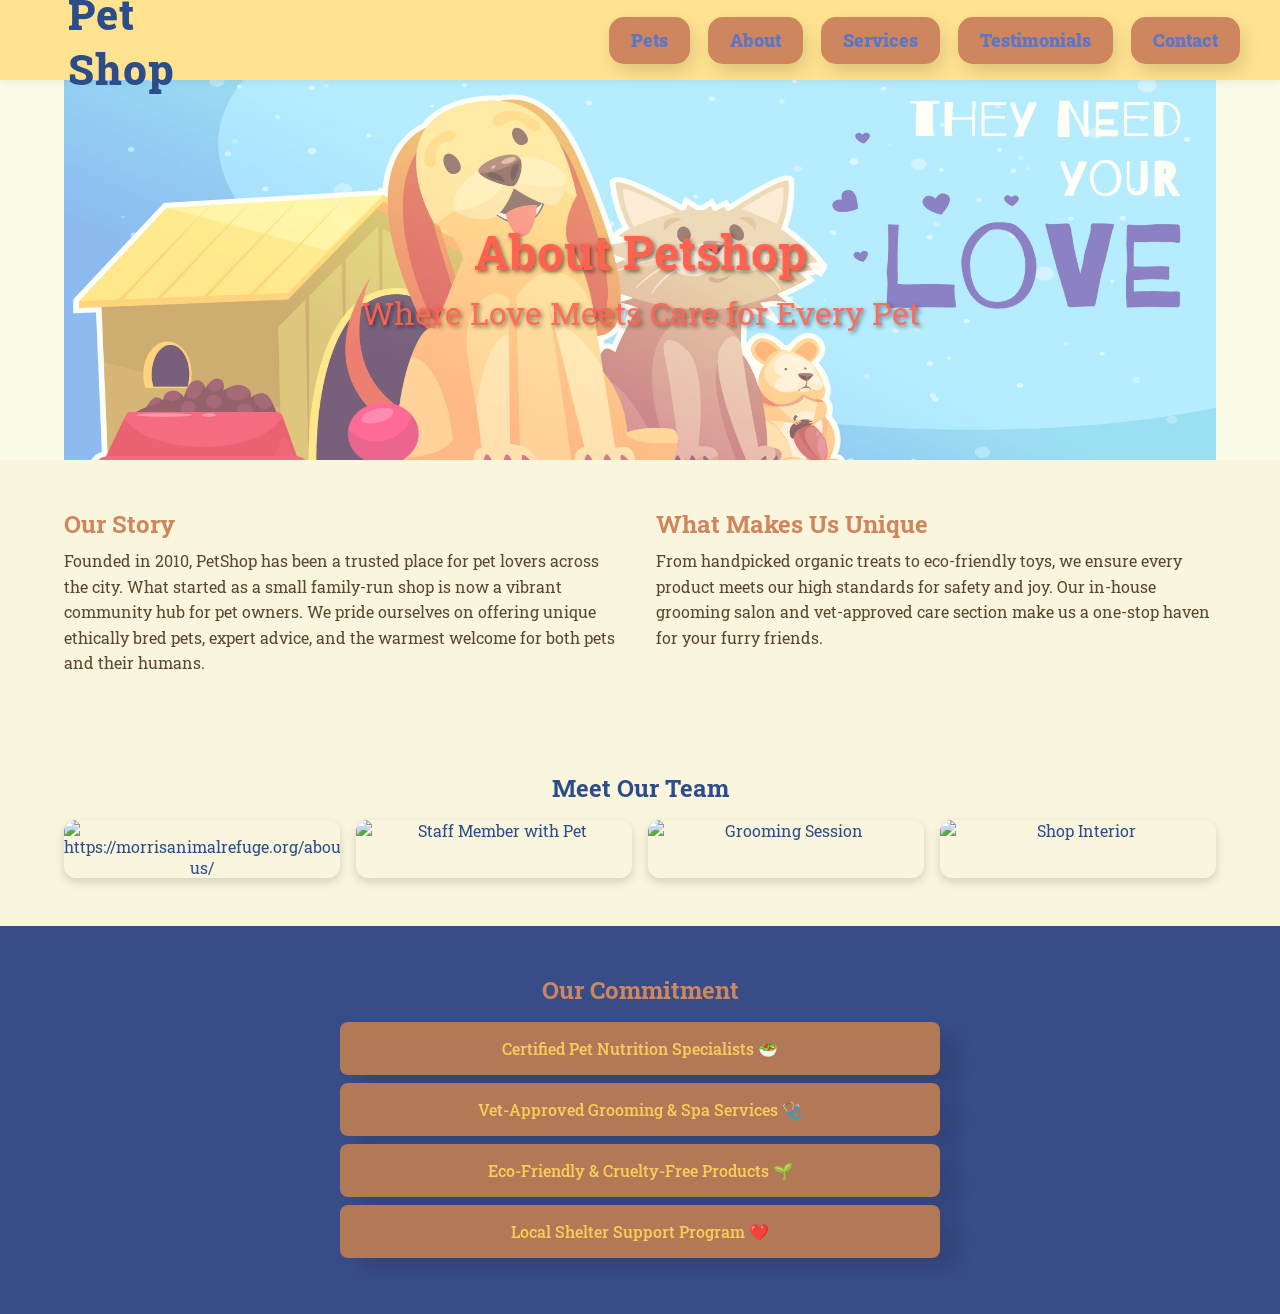
==== about.html @ 0b6fcf6a "PetShop" ====
<!DOCTYPE html>
<html lang="en">

<head>
    <meta charset="UTF-8">
    <meta name="viewport" content="width=device-width, initial-scale=1.0">
    <title>About Us - PetShop</title>
    <link rel="stylesheet" href="./index.css">
    <!-- Favicon  -->
    <link rel="shortcut icon" href="https://cdn-icons-png.flaticon.com/512/3460/3460335.png">
    <!-- Google Fonts  -->
    <link rel="preconnect" href="https://fonts.googleapis.com">
    <link rel="preconnect" href="https://fonts.gstatic.com" crossorigin>
    <link href="https://fonts.googleapis.com/css2?family=Roboto+Slab:wght@100..900&display=swap" rel="stylesheet">

</head>

<body>
    <header>
        <nav class="navbar">
            <div class="navbar-brand">
                <img src="https://cdn-icons-png.flaticon.com/512/3028/3028549.png" alt="">
                <h1>Pet Shop</h1>
            </div>
            <div class="navbar-links">
                <button><a href="./pets.html">Pets</a></button>
                <button><a href="./about.html">About</a></button>
                <button><a href="./services.html">Services</a></button>
                <button><a href="./testimonials.html">Testimonials</a></button>
                <button><a href="./contact.html">Contact</a></button>
            </div>
        </nav>
    </header>

    <!-- About Info Section -->
    <section class="about-banner">
        <h1>About Petshop</h1>
        <p>Where Love Meets Care for Every Pet</p>
    </section>
    <section class="about-info">
        <div class="about-text">
            <h2>Our Story</h2>
            <p>
                Founded in 2010, PetShop has been a trusted place for pet lovers
                across the city. What started as a small family-run shop is now a vibrant
                community hub for pet owners. We pride ourselves on offering unique ethically bred pets, expert advice,
                and the warmest welcome for both pets and their humans.
            </p>
        </div>

        <div class="about-text">
            <h2>What Makes Us Unique</h2>
            <p>
                From handpicked organic treats to eco-friendly toys, we ensure every product meets
                our high standards for safety and joy. Our in-house grooming salon and
                vet-approved care section make us a one-stop haven for your furry friends.
            </p>
        </div>
    </section>

    <!-- Staff & Shop Images -->
    <section class="about-gallery">
        <h2>Meet Our Team</h2>
        <div class="gallery-grid">
            <img src="https://i0.wp.com/morrisanimalrefuge.org/wp-content/uploads/2025/06/19.png?fit=300%2C300&ssl=1"
                alt="https://morrisanimalrefuge.org/about-us/">
            <img src="https://i0.wp.com/morrisanimalrefuge.org/wp-content/uploads/2025/06/6.png?fit=300%2C300&ssl=1"
                alt="Staff Member with Pet">
            <img src="https://i0.wp.com/morrisanimalrefuge.org/wp-content/uploads/2025/06/9-2.png?fit=300%2C300&ssl=1"
                alt="Grooming Session">
            <img src="https://i0.wp.com/morrisanimalrefuge.org/wp-content/uploads/2025/06/11-2.png?fit=300%2C300&ssl=1"
                alt="Shop Interior">
        </div>
    </section>

    <!-- Certifications & Special Care -->
    <section class="about-certifications">
        <h2>Our Commitment</h2>
        <ul>
            <li>Certified Pet Nutrition Specialists 🥗</li>
            <li>Vet-Approved Grooming & Spa Services 🩺</li>
            <li>Eco-Friendly & Cruelty-Free Products 🌱</li>
            <li>Local Shelter Support Program ❤️</li>
        </ul>
    </section>
</body>

</html>
---- index.css ----
* {
    padding: 0;
    margin: 0;
    font-family: "Roboto Slab", serif;
    font-optical-sizing: auto;
    font-style: normal;
}

body {
    background-color: #f9f6dd;
    color: #2d4d8a;
    padding-top: 50px;
}

header h1 {
    font-weight: 800;
    font-size: 3em;
    padding-top: 1%;
}
header img{
    width: 10%;
}
.navbar-brand{
    display: flex;
    gap: 10px;
    font-size: larger;
}
#banner {
    width: 100%;
    height: 500px;
    background-image: url("./images/petbanner.jpg");
    background-attachment: local;
    background-size: cover;
    background-position: 0ch -11ch;
}

h4 {
    text-align: center;
    padding-top: 1ch;
    font-weight: 700;
    font-size: 40px;
}

#nav .row {
    width: 80%;
    height: 250px;
    background-color: #fbcb5b;
    border-radius: 20px;
    margin: 30px 150px;
    justify-content: center;
    align-items: center;
    display: flex;
}

.col {
    margin: 0 20px;
}

/* From Uiverse.io by alexroumi */
button {
    padding: 15px 25px;
    border: unset;
    border-radius: 15px;
    color: #5e76c5;
    z-index: 1;
    background: #ce865e;
    position: relative;
    font-weight: 1000;
    font-size: 30px;
    -webkit-box-shadow: 4px 8px 19px -3px rgba(0, 0, 0, 0.27);
    box-shadow: 4px 8px 19px -3px rgba(0, 0, 0, 0.27);
    transition: all 250ms;
    overflow: hidden;
}

button::before {
    content: "";
    position: absolute;
    top: 0;
    left: 0;
    height: 100%;
    width: 0;
    border-radius: 15px;
    background-color: #ff624f;
    z-index: -1;
    -webkit-box-shadow: 4px 8px 19px -3px rgba(0, 0, 0, 0.27);
    box-shadow: 4px 8px 19px -3px rgba(0, 0, 0, 0.27);
    transition: all 250ms
}

button:hover {
    color: #e8e8e8;
}

button:hover::before {
    width: 100%;
}

a {
    text-decoration: none;
    color: inherit;
}

#featured .row {
    width: 80%;
    height: 350px;
    background-color: #d4b393;
    border-radius: 20px;
    margin: 30px 150px;
    justify-content: center;
    align-items: center;
    display: flex;
}

#featured .col {
    width: 20%;
    height: 90%;
    background-color: #ffe390;
    margin: 20px;
    border-radius: 30px;
    align-items: center;
    justify-content: center;
    text-align: center;
}

.col img {
    width: 90%;
    height: 200px;
    border-radius: 30px;
    margin-top: 12px;
}

/* Navbar styles */
.navbar {
    width: 100%;
    height: 80px;
    background-color: #ffe390;
    color: #2d4d8a;
    display: flex;
    align-items: center;
    justify-content: space-between;
    padding: 0 40px;
    box-sizing: border-box;
    box-shadow: 0 2px 8px rgba(0, 0, 0, 0.06);
    position: fixed;
    top: 0;
    z-index: 100;
}

.navbar-brand h1 {
    font-weight: 800;
    font-size: 2.2em;
    margin: 0;
    color: #2d4d8a;
    letter-spacing: 1px;
}

.navbar-links {
    display: flex;
    gap: 18px;
}

.navbar-links button {
    /* Use your existing button styles, but override color for navbar */
    padding: 12px 22px;
    border: unset;
    border-radius: 15px;
    color: #5e76c5;
    background: #ce865e;
    font-weight: 1000;
    font-size: 1.1em;
    box-shadow: 4px 8px 19px -3px rgba(0, 0, 0, 0.17);
    position: relative;
    transition: all 250ms;
    overflow: hidden;
    cursor: pointer;
}

.navbar-links button::before {
    content: "";
    position: absolute;
    top: 0;
    left: 0;
    height: 100%;
    width: 0;
    border-radius: 15px;
    background-color: #ff624f;
    z-index: -1;
    box-shadow: 4px 8px 19px -3px rgba(0, 0, 0, 0.17);
    transition: all 250ms;
}

.navbar-links button:hover {
    color: #e8e8e8;
}

.navbar-links button:hover::before {
    width: 100%;
}

.navbar-links a {
    text-decoration: none;
    color: inherit;
    font-size: inherit;
    font-family: inherit;
}

/* --- PETS PAGE STYLES --- */

/* Section containing all pets */
.pets-section {
    padding: 40px 0 60px 0;
    margin-left: 5%;
    min-height: 100vh;
}

/* Title for the pets page */
.pets-title {
    color: #ce865e;
    text-align: center;
    margin-bottom: 40px;
    font-size: 2.5em;
    font-weight: 900;
    letter-spacing: 1px;
}

/* Each category (Dogs, Cats, etc.) */
.pets-category {
    margin-bottom: 40px;
}

.pets-category h2 {
    color: #2d4d8a;
    font-size: 2em;
    margin-bottom: 24px;
    font-weight: 800;
    letter-spacing: 1px;
}

/* Grid for pet cards */
.pets-grid {
    display: flex;
    flex-wrap: wrap;
    gap: 32px;
    justify-content: flex-start;
}

/* Individual pet card */
.pet-card {
    background: #fff8ee;
    border-radius: 22px;
    box-shadow: 0 4px 18px -4px #ce865e44;
    width: 290px;
    padding: 22px 18px 18px 18px;
    display: flex;
    flex-direction: column;
    align-items: center;

    position: relative;
    transition: transform 0.2s ease-in-out, box-shadow 0.2s ease-in-out;
}

.pet-card:hover {
    box-shadow: 15px 15px 32px -6px #ce865e88;

    transform: scale(1.07);
}

.pet-card img {
    width: 250px;
    height: 250px;
    object-fit: cover;
    border-radius: 18px;
    margin-bottom: 16px;
    border: 3px solid #ce865e33;
    background: #fff;
}

.pet-card h3 {
    font-size: 1.3em;
    color: #2d4d8a;
    margin: 0 0 8px 0;
    font-weight: 700;
}

.pet-card .pet-price {
    color: #ce865e;
    font-weight: 900;
    font-size: 1.1em;
    margin-bottom: 8px;
}

.pet-card .pet-desc {
    color: #5e76c5;
    font-size: 1em;
    margin-bottom: 16px;
    text-align: center;
    min-height: 48px;
}

/* "View Details" link styled as a button */
.pet-card .details-link {
    display: inline-block;
    padding: 8px 20px;
    border-radius: 12px;
    background: #ce865e;
    color: #fff;
    font-weight: 700;
    text-decoration: none;
    transition: background 0.2s;
    font-size: 1em;
    box-shadow: 2px 4px 12px -3px #ce865e44;
}

.pet-card .details-link:hover {
    background: #ff624f;
    color: #fff;
}

.services-section {
    padding: 50px 0 50px 0;
}

.services-title {
    color: #ce865e;
    text-align: center;
    margin-bottom: 48px;
    font-size: 2.5em;
    font-weight: 900;
    letter-spacing: 1px;
}

.services-list {
    display: flex;
    flex-direction: column;
    gap: 48px;
    width: 80%;
    margin: 0 auto;
}

.service-row {
    display: flex;
    align-items: center;
    background: #d4b393;
    border-radius: 30px;
    box-shadow: 0 4px 18px -4px #ce865e44;
    padding: 32px 40px;
    gap: 40px;
}


.service-img {
    flex: 1 1 300px;
    display: flex;
    justify-content: center;
    align-items: center;
}

.service-img img {
    width: 260px;
    height: 260px;
    object-fit: cover;
    border-radius: 24px;
    border: 3px solid #ce865e33;
    background: #fff;
    box-shadow: 0 2px 8px #ce865e22;
}

.service-desc-block {
    flex: 2 1 400px;
    padding: 0 20px;
}

.service-desc-block h3 {
    color: #2d4d8a;
    font-size: 2.5em;
    margin-bottom: 12px;
    font-weight: 500;
}

.service-desc-block p {
    color: #5e76c5;
    font-size: 1.2em;
    line-height: 1.6;
    margin-bottom: 0;
}

/* About html  */
/* Banner Section */
.about-banner {
    background-image: url("./images/freepik__upload__98625.png");
    background-size: 90% 100%; /* Show entire image */
    background-repeat: no-repeat; /* Prevent tiling */
    background-position: center; /* Keep centered */
    color: #ff624f;
    text-align: center;
    padding: 5rem 1rem; /* Increased padding for height */
    min-height: 250px;  /* Ensures minimum height */
    text-shadow: 2px 2px 4px rgba(0, 0, 0, 0.5);
    position: relative;
    z-index: 1;
}
.about-banner::before {
    content: "";
    position: absolute;
    inset: 0;
    background: rgba(255, 255, 255, 0.3); /* Light wash over image */
    z-index: -1;
}

.about-banner h1 {
    margin-top: 90px;
    font-size: 3rem;
    margin-bottom: 0.5rem;
}
.about-banner p {
    font-size: 2rem;
    opacity: 0.9;
    
}

/* About Info Section */
.about-info {
    display: grid;
    grid-template-columns: 1fr 1fr;
    gap: 2rem;
    padding: 3rem 5%;
}
.about-info h2 {
    color: #ce865e;
    margin-bottom: 0.5rem;
}
.about-info p {
    color: #5a4632;
    line-height: 1.6;
}

/* Gallery Section */
.about-gallery {
    padding: 3rem 5%;
    text-align: center;
}
.gallery-grid {
    display: grid;
    grid-template-columns: repeat(auto-fit, minmax(250px, 1fr));
    gap: 1rem;
    margin-top: 1rem;
}
.gallery-grid img {
    width: 100%;
    height: auto;
    border-radius: 12px;
    box-shadow: 0 4px 10px rgba(0,0,0,0.15);
    transition: transform 0.3s ease;
}
.gallery-grid img:hover {
    transform: scale(1.05);
}

/* Certifications Section */
.about-certifications {
    background-color: rgb(56,76,136);
    padding: 3rem 5%;
    color: #fbcb5b;
}
.about-certifications h2 {
    text-align: center;
    color: #ce865e;
    margin-bottom: 1rem;
}
.about-certifications ul {
    list-style: none;
    max-width: 600px;
    margin: auto;
    padding: 0;
}
.about-certifications li {
    background: #b27956;
    margin: 0.5rem 0;
    padding: 1rem;
    border-radius: 8px;
    box-shadow: 19px 12px 16px rgba(0,0,0,0.1);
    text-align: center;
    font-weight: 500;
}

/* Testimonials Page */
.testimonials-header {

    text-align: center;
    padding: 3rem 1rem;
    border-radius: 10px;
    margin: 1rem auto;

}

.testimonials-header h1 {
    font-size: 3rem;
    color: #4a2c1a;
    margin-bottom: 0.5rem;
}

.testimonials-header p {
    color: #5c3a24;
    font-size: 1rem;
}

.testimonials-container {
    display: flex;
    gap: 2rem;
    justify-content: center;
    flex-wrap: wrap;
    padding: 2rem;
}

.testimonial-card {
    background-color: #dccebe;
    border: 2px solid #e0b96b;
    border-radius: 15px;
    padding: 1.5rem;
    width: 300px;
    text-align: center;
    box-shadow: 5px 5px 15px -3px rgba(0,0,0,0.2);
    transition: transform 0.3s ease, box-shadow 0.3s ease;
}

.testimonial-card:hover {
    transform: scale(1.05);
    box-shadow: 10px 10px 25px -3px rgba(0,0,0,0.25);
}

.testimonial-photo {
    width: 80px;
    height: 80px;
    border-radius: 50%;
    object-fit: cover;
    margin-bottom: 1rem;
}

.testimonial-card h3 {
    color: #4a2c1a;
    margin-bottom: 0.5rem;
}

.testimonial-card p {
    color: #5c3a24;
    font-style: italic;
}

/* Contact Page Banner */
.contact-banner {
    text-align: center;
    padding: 2rem;
    margin-top: 30px;
    color: #4a2c1a;
    font-size: 1.5rem;
}

/* Contact Page Layout */
.contact-page {
    display: flex;
    flex-wrap: wrap;
    gap: 10rem;
    padding: 2rem;
}

.contact-form-section, .contact-info {
    flex: 1 1 300px;
}

/* Form Styles */
/* Contact Form Card Style */
.card {
    width: 100%;
    padding: 30px 40px;
    border: 5px solid rgba(0, 0, 0, 0.2);
    box-shadow: 15px 15px 0 rgba(0, 0, 0, 0.3);
    border-radius: 30px;
    background-color: #5e76c5; /* Pet Pals accent color */
}

.card h2 {
    color: #ffdb7b;
    font-size: 2rem;
    margin-bottom: 20px;
    text-transform: uppercase;
}

.card .row {
    display: grid;
    grid-template-columns: repeat(auto-fit, minmax(45%, 1fr));
    grid-gap: 20px;
}

.card .col {
    position: relative;
    margin-bottom: 20px;
}

.card .form-group {
    position: relative;
    width: 100%;
    color: #ffdb7b;
}

.card .form-group input,
.card .form-group select,
.card .form-group textarea {
    width: 100%;
    background: transparent;
    outline: none;
    font-size: 1rem;
    padding: 10px 15px;
    border: 4px solid rgba(255, 255, 255, 0.7);
    box-shadow: 7px 7px 0 rgba(0, 0, 0, 0.2);
    color: #ffdb7b;
    border-radius: 20px;
}

.card .form-group label {
    display: block;
    margin-bottom: 5px;
    font-weight: bold;
    font-size: 1.4rem;
}

.card .form-group input::placeholder {
    color: rgba(255, 255, 255, 0.7);
}

.card input[type="submit"] {
    border: 3px solid rgba(255, 255, 255, 0.7);
    box-shadow: 5px 5px 0 rgba(0, 0, 0, 0.2);
    padding: 10px;
    cursor: pointer;
    background: #b27956;
    color: #ffdb7b;
    font-size: 1.4rem;
    font-weight: 700;
    border-radius: 20px;
    transition: all 0.3s;
}

.card input[type="submit"]:hover {
    border-color: #fff;
    background-color: #ff624f;
    color: white;
}


/* Map */
.map-container {
    margin-top: 1rem;
    border-radius: 10px;
    overflow: hidden;
}
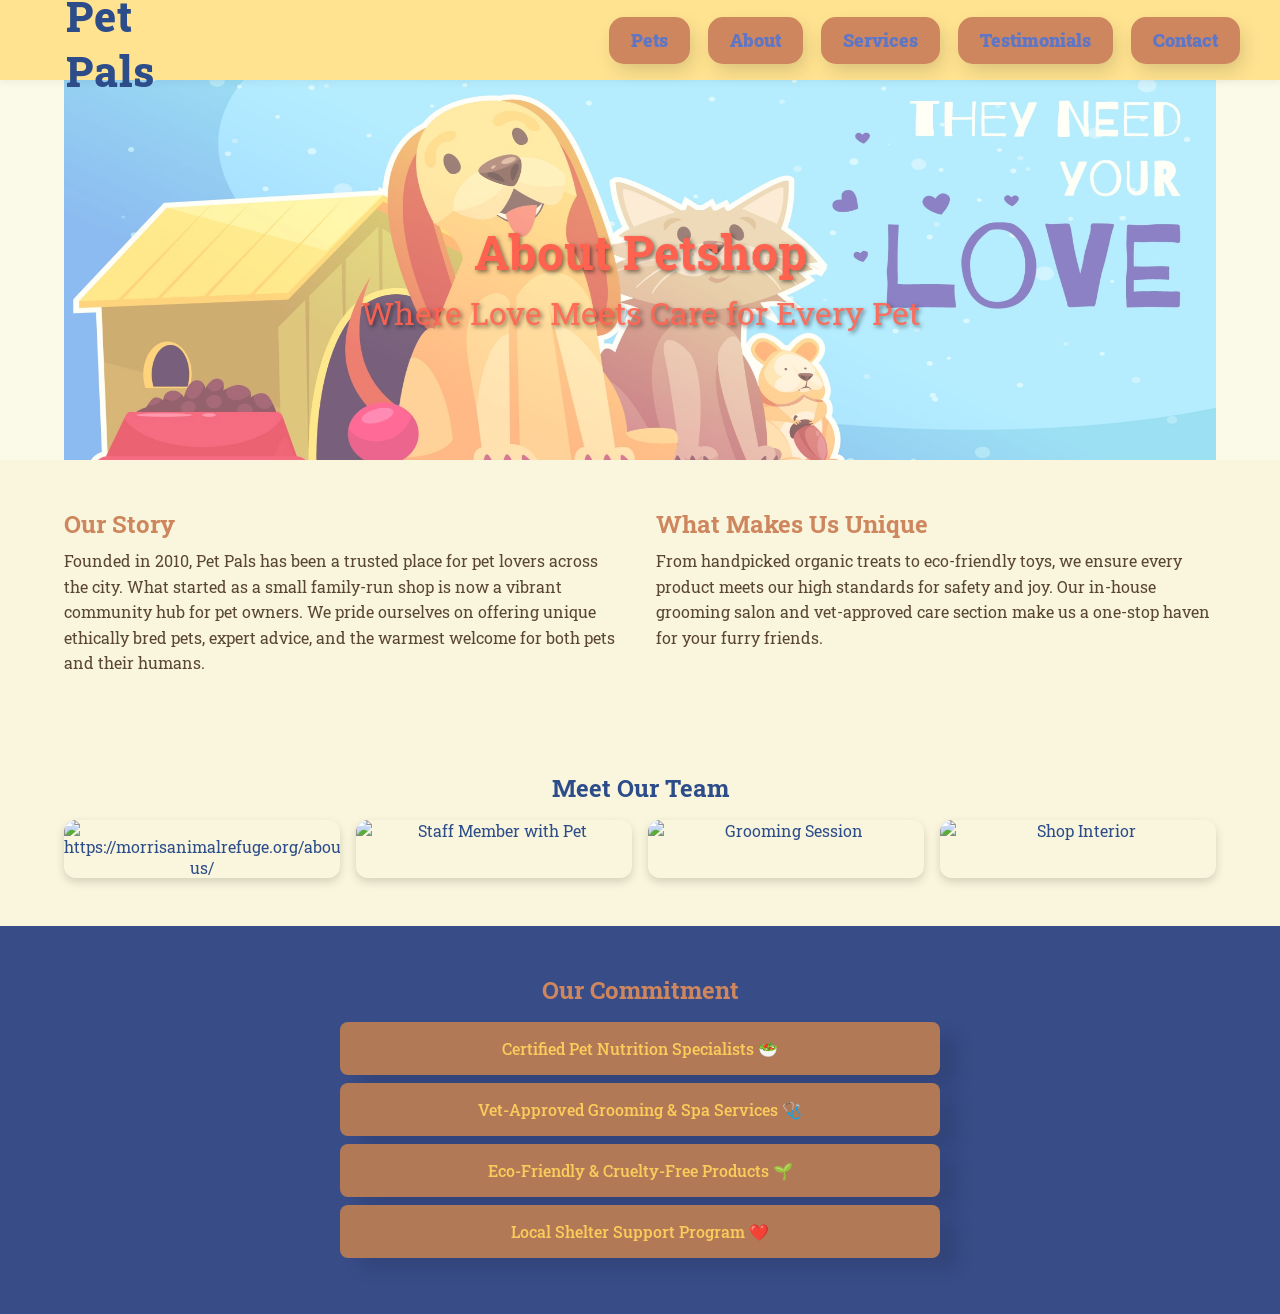
==== commit 5f9b3faf: "Added detail links" ====
--- a/about.html
+++ b/about.html
@@ -4,7 +4,7 @@
 <head>
     <meta charset="UTF-8">
     <meta name="viewport" content="width=device-width, initial-scale=1.0">
-    <title>About Us - PetShop</title>
+    <title>About Us | Pet Pals</title>
     <link rel="stylesheet" href="./index.css">
     <!-- Favicon  -->
     <link rel="shortcut icon" href="https://cdn-icons-png.flaticon.com/512/3460/3460335.png">
@@ -20,7 +20,7 @@
         <nav class="navbar">
             <div class="navbar-brand">
                 <img src="https://cdn-icons-png.flaticon.com/512/3028/3028549.png" alt="">
-                <h1>Pet Shop</h1>
+                <a href="./index.html"><h1>Pet Pals</h1></a>
             </div>
             <div class="navbar-links">
                 <button><a href="./pets.html">Pets</a></button>
@@ -41,7 +41,7 @@
         <div class="about-text">
             <h2>Our Story</h2>
             <p>
-                Founded in 2010, PetShop has been a trusted place for pet lovers
+                Founded in 2010, Pet Pals has been a trusted place for pet lovers
                 across the city. What started as a small family-run shop is now a vibrant
                 community hub for pet owners. We pride ourselves on offering unique ethically bred pets, expert advice,
                 and the warmest welcome for both pets and their humans.
--- a/index.css
+++ b/index.css
@@ -99,6 +99,7 @@
 a {
     text-decoration: none;
     color: inherit;
+    padding-top: 5px;
 }
 
 #featured .row {
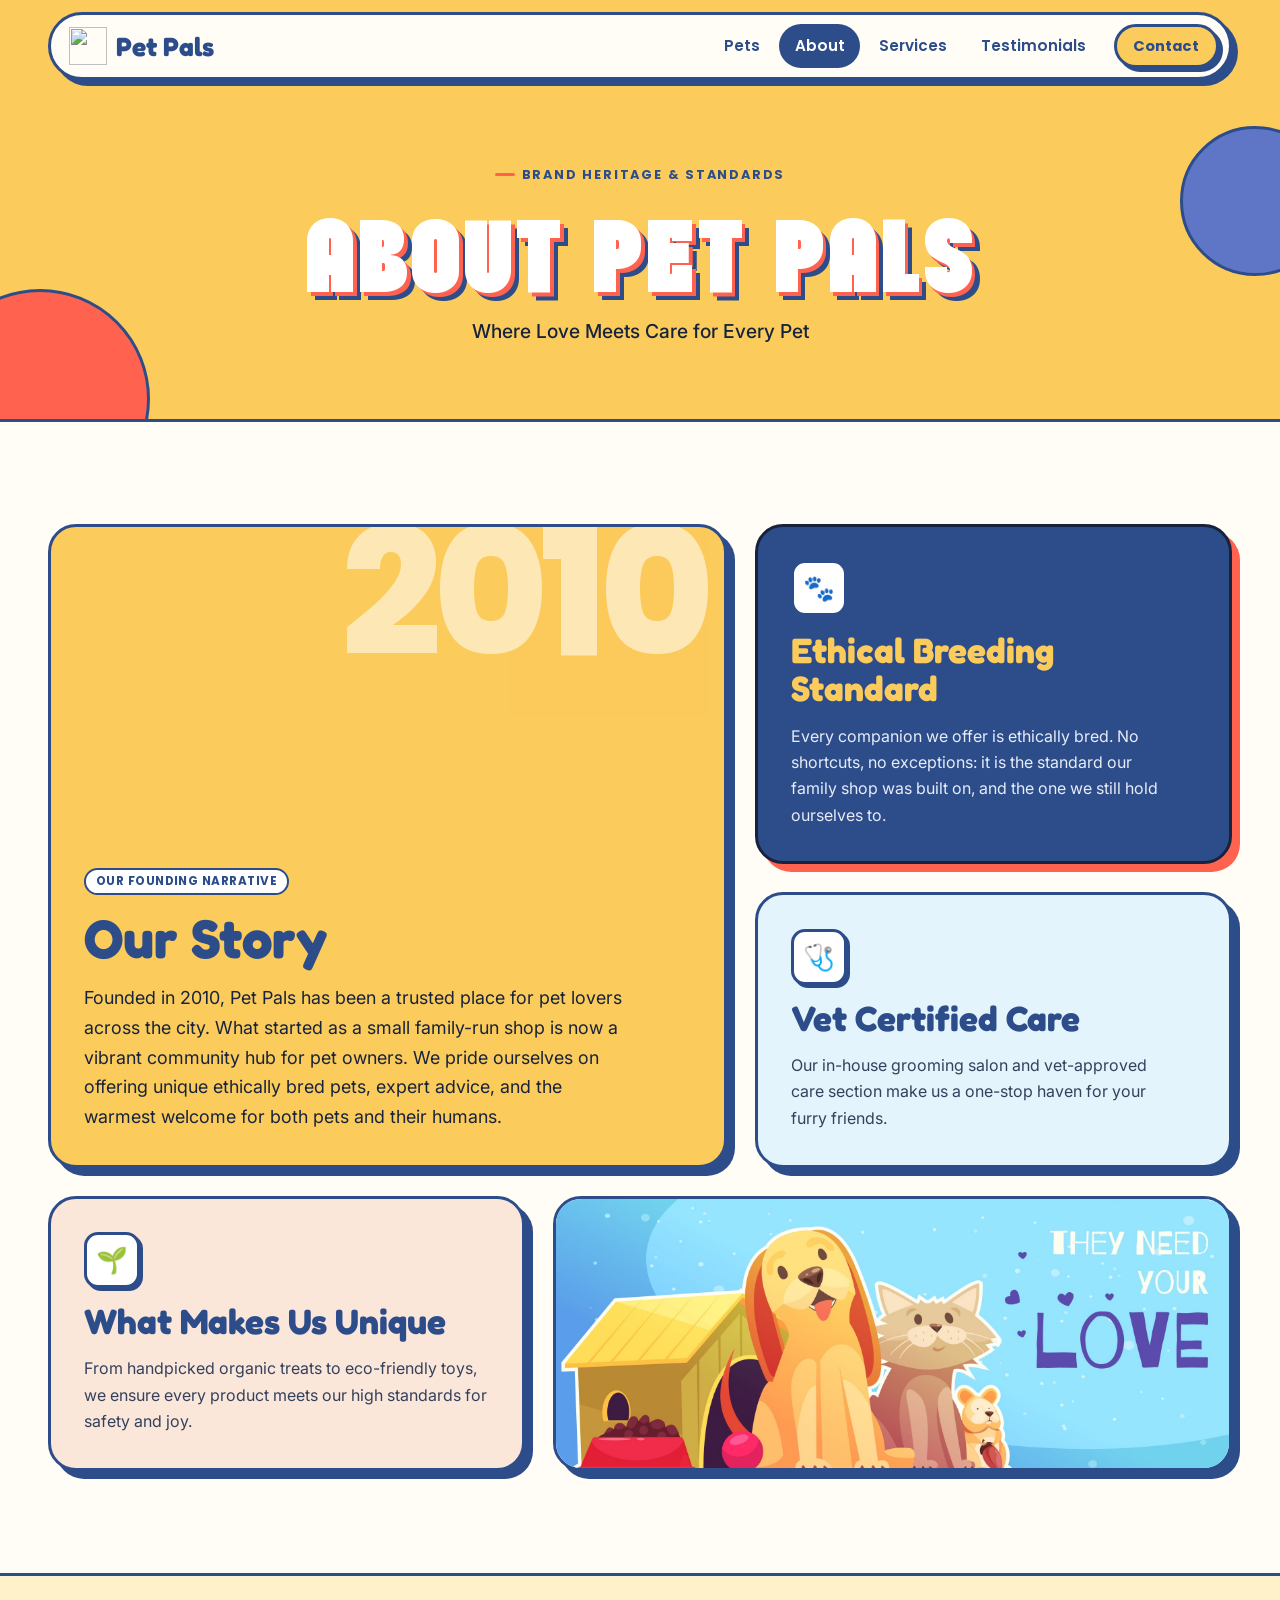
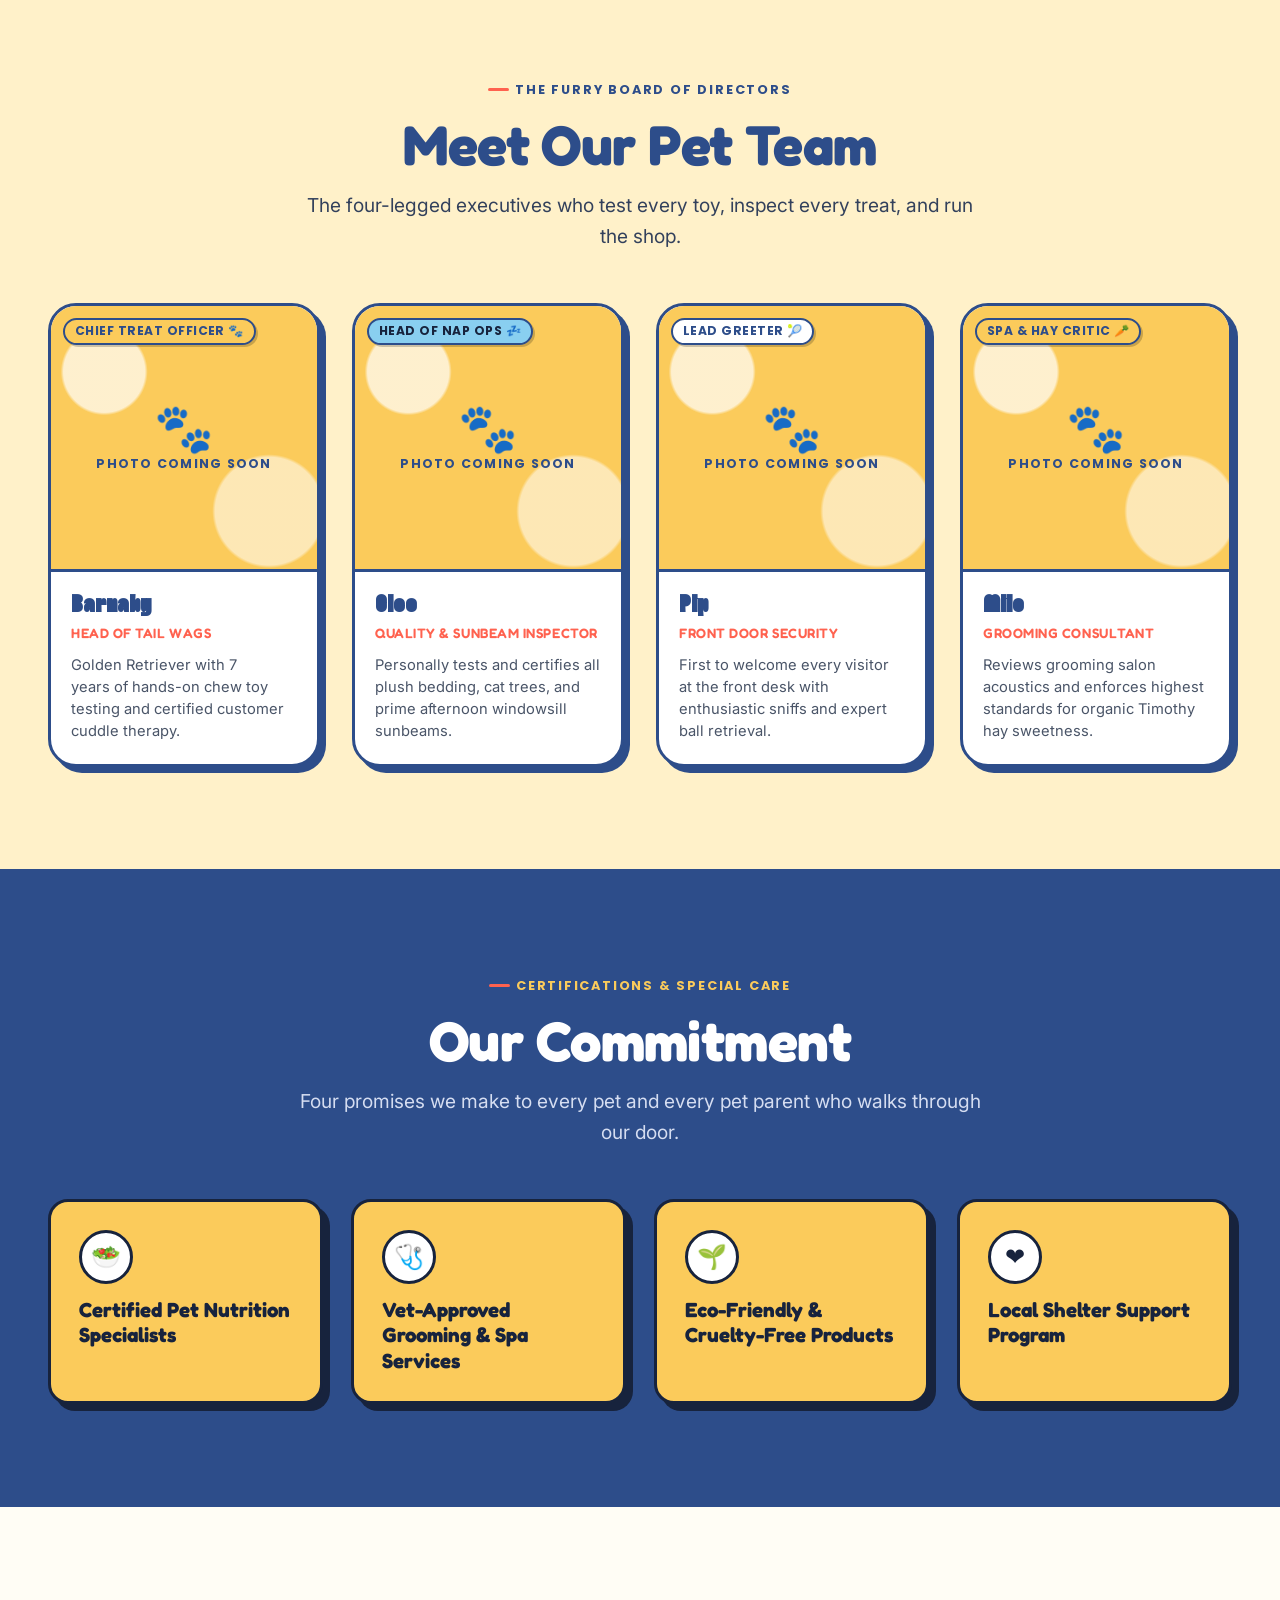
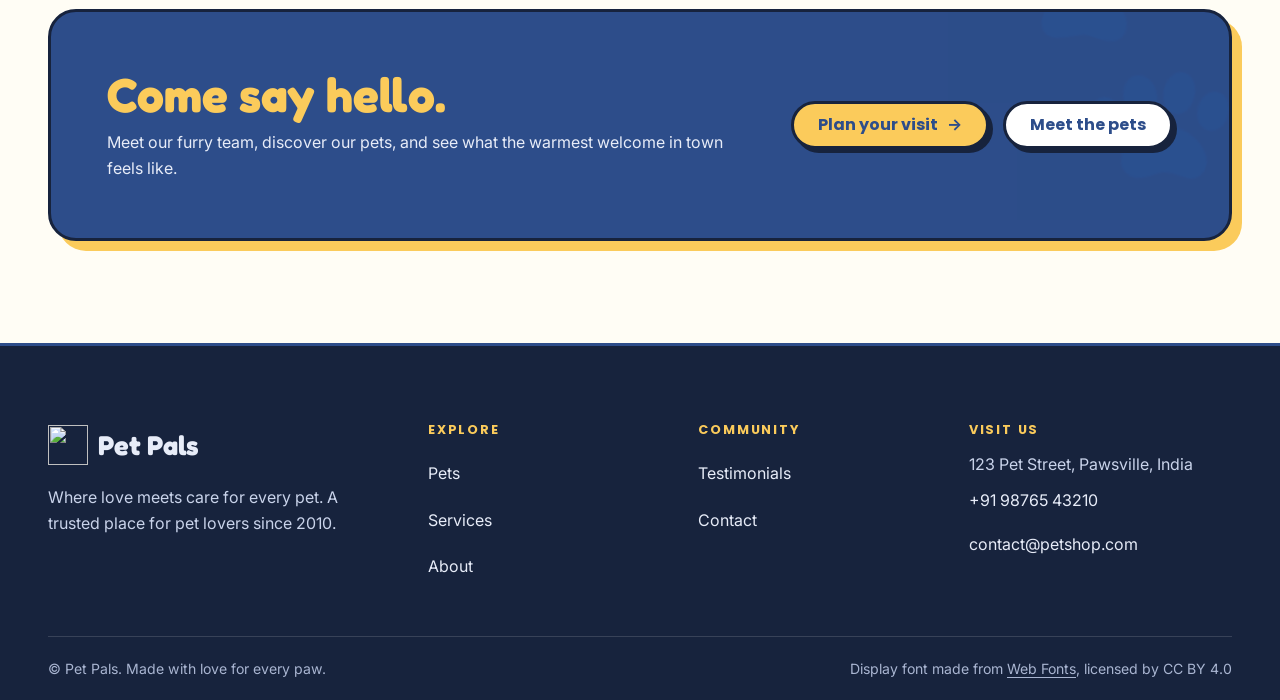
==== commit 01360fde: "Revamp Pet Pals UI/UX: kinetic retro-modern design system, self-hosted fonts, and live catalog searc" ====
--- a/about.html
+++ b/about.html
@@ -5,84 +5,245 @@
     <meta charset="UTF-8">
     <meta name="viewport" content="width=device-width, initial-scale=1.0">
     <title>About Us | Pet Pals</title>
-    <link rel="stylesheet" href="./index.css">
-    <!-- Favicon  -->
+    <meta name="description" content="The Pet Pals story: a family-run shop founded in 2010, built on ethical breeding and vet-approved care.">
+    <!-- Favicon -->
     <link rel="shortcut icon" href="https://cdn-icons-png.flaticon.com/512/3460/3460335.png">
-    <!-- Google Fonts  -->
+    <!-- Display Font: Bamboly Demo (Self-hosted for instant 0ms latency) -->
+    <link rel="preload" href="./fonts/bamboly-demo.woff2" as="font" type="font/woff2" crossorigin>
+    <!-- Primary Body & Subheadings: Inter, Poppins, Fredoka -->
     <link rel="preconnect" href="https://fonts.googleapis.com">
     <link rel="preconnect" href="https://fonts.gstatic.com" crossorigin>
-    <link href="https://fonts.googleapis.com/css2?family=Roboto+Slab:wght@100..900&display=swap" rel="stylesheet">
-
+    <link href="https://fonts.googleapis.com/css2?family=Fredoka:wght@600;700&family=Inter:wght@400;500;600;700;800;900&family=Poppins:wght@500;600;700;800&display=swap" rel="stylesheet">
+    <!-- CSS File -->
+    <link rel="stylesheet" href="./index.css">
+    <script>document.documentElement.classList.add("js");</script>
 </head>
 
 <body>
-    <header>
-        <nav class="navbar">
-            <div class="navbar-brand">
-                <img src="https://cdn-icons-png.flaticon.com/512/3028/3028549.png" alt="">
-                <a href="./index.html"><h1>Pet Pals</h1></a>
-            </div>
-            <div class="navbar-links">
-                <button><a href="./pets.html">Pets</a></button>
-                <button><a href="./about.html">About</a></button>
-                <button><a href="./services.html">Services</a></button>
-                <button><a href="./testimonials.html">Testimonials</a></button>
-                <button><a href="./contact.html">Contact</a></button>
+    <a class="skip-link" href="#main">Skip to content</a>
+
+    <header class="site-header">
+        <nav class="navbar" aria-label="Primary">
+            <a class="navbar-brand" href="./index.html">
+                <img src="https://cdn-icons-png.flaticon.com/512/3028/3028549.png" alt="" width="38" height="38">
+                <span>Pet Pals</span>
+            </a>
+            <button class="nav-toggle" type="button" aria-expanded="false" aria-controls="nav-drawer" aria-label="Open menu">
+                <span class="nav-toggle-bars" aria-hidden="true"></span>
+            </button>
+            <div class="navbar-links" id="nav-drawer">
+                <a class="nav-link" href="./pets.html">Pets</a>
+                <a class="nav-link" href="./about.html" aria-current="page">About</a>
+                <a class="nav-link" href="./services.html">Services</a>
+                <a class="nav-link" href="./testimonials.html">Testimonials</a>
+                <a class="btn btn--sm nav-cta" href="./contact.html">Contact</a>
             </div>
         </nav>
     </header>
-
-    <!-- About Info Section -->
-    <section class="about-banner">
-        <h1>About Petshop</h1>
-        <p>Where Love Meets Care for Every Pet</p>
-    </section>
-    <section class="about-info">
-        <div class="about-text">
-            <h2>Our Story</h2>
-            <p>
-                Founded in 2010, Pet Pals has been a trusted place for pet lovers
-                across the city. What started as a small family-run shop is now a vibrant
-                community hub for pet owners. We pride ourselves on offering unique ethically bred pets, expert advice,
-                and the warmest welcome for both pets and their humans.
-            </p>
+    <div class="nav-scrim" aria-hidden="true"></div>
+
+    <main id="main">
+        <!-- About Banner -->
+        <section class="page-hero about-banner">
+            <div class="container">
+                <span class="eyebrow">Brand heritage &amp; standards</span>
+                <h1 class="page-title">About Pet Pals</h1>
+                <p class="lead">Where Love Meets Care for Every Pet</p>
+            </div>
+        </section>
+
+        <!-- About Info: Bento Grid -->
+        <section class="section about-info">
+            <div class="container">
+                <div class="bento">
+                    <article class="bento-tile bento-story tactile about-text" data-reveal>
+                        <span class="bento-year" aria-hidden="true">2010</span>
+                        <span class="chip">Our founding narrative</span>
+                        <h2>Our Story</h2>
+                        <p>
+                            Founded in 2010, Pet Pals has been a trusted place for pet lovers
+                            across the city. What started as a small family-run shop is now a vibrant
+                            community hub for pet owners. We pride ourselves on offering unique ethically bred pets, expert advice,
+                            and the warmest welcome for both pets and their humans.
+                        </p>
+                    </article>
+
+                    <article class="bento-tile bento-ethical tactile" data-reveal style="--reveal-delay: 80ms;">
+                        <span class="bento-icon" aria-hidden="true">🐾</span>
+                        <h2>Ethical Breeding Standard</h2>
+                        <p>Every companion we offer is ethically bred. No shortcuts, no exceptions: it is the standard our family shop was built on, and the one we still hold ourselves to.</p>
+                    </article>
+
+                    <article class="bento-tile bento-vet tactile" data-reveal style="--reveal-delay: 160ms;">
+                        <span class="bento-icon" aria-hidden="true">🩺</span>
+                        <h2>Vet Certified Care</h2>
+                        <p>Our in-house grooming salon and vet-approved care section make us a one-stop haven for your furry friends.</p>
+                    </article>
+
+                    <article class="bento-tile bento-unique tactile about-text" data-reveal>
+                        <span class="bento-icon" aria-hidden="true">🌱</span>
+                        <h2>What Makes Us Unique</h2>
+                        <p>From handpicked organic treats to eco-friendly toys, we ensure every product meets our high standards for safety and joy.</p>
+                    </article>
+
+                    <figure class="bento-tile bento-photo tactile" data-reveal style="--reveal-delay: 80ms;">
+                        <img src="./images/freepik__upload__98625.png" alt="Illustration of a dog, a cat and a hamster beside a kennel with the words “They need your love”" width="2000" height="809" loading="lazy" decoding="async">
+                    </figure>
+                </div>
+            </div>
+        </section>
+
+        <!-- Meet Our Pet Team -->
+        <section class="section about-team">
+            <div class="container">
+                <div class="section-head section-head--center" data-reveal>
+                    <span class="eyebrow">The furry board of directors</span>
+                    <h2 class="section-title">Meet Our Pet Team</h2>
+                    <p class="lead">The four-legged executives who test every toy, inspect every treat, and run the shop.</p>
+                </div>
+                <div class="team-grid">
+                    <article class="team-card tactile" data-reveal>
+                        <div class="team-media">
+                            <img src="https://images.unsplash.com/photo-1552053831-71594a27632d?auto=format&fit=crop&w=600&h=600&q=80"
+                                alt="Barnaby the Golden Retriever" width="300" height="300" loading="lazy" decoding="async">
+                            <span class="chip chip--gold team-badge">Chief Treat Officer 🐾</span>
+                        </div>
+                        <div class="team-info">
+                            <h3 class="team-name">Barnaby</h3>
+                            <span class="team-role">Head of Tail Wags</span>
+                            <p class="team-desc">Golden Retriever with 7 years of hands-on chew toy testing and certified customer cuddle therapy.</p>
+                        </div>
+                    </article>
+
+                    <article class="team-card tactile" data-reveal style="--reveal-delay: 80ms;">
+                        <div class="team-media">
+                            <img src="https://images.unsplash.com/photo-1514888286974-6c03e2ca1dba?auto=format&fit=crop&w=600&h=600&q=80"
+                                alt="Cleo the Persian Cat" width="300" height="300" loading="lazy" decoding="async">
+                            <span class="chip chip--sky team-badge">Head of Nap Ops 💤</span>
+                        </div>
+                        <div class="team-info">
+                            <h3 class="team-name">Cleo</h3>
+                            <span class="team-role">Quality &amp; Sunbeam Inspector</span>
+                            <p class="team-desc">Personally tests and certifies all plush bedding, cat trees, and prime afternoon windowsill sunbeams.</p>
+                        </div>
+                    </article>
+
+                    <article class="team-card tactile" data-reveal style="--reveal-delay: 160ms;">
+                        <div class="team-media">
+                            <img src="https://images.unsplash.com/photo-1537151625747-768eb6cf92b2?auto=format&fit=crop&w=600&h=600&q=80"
+                                alt="Pip the Beagle" width="300" height="300" loading="lazy" decoding="async">
+                            <span class="chip chip--coral team-badge">Lead Greeter 🎾</span>
+                        </div>
+                        <div class="team-info">
+                            <h3 class="team-name">Pip</h3>
+                            <span class="team-role">Front Door Security</span>
+                            <p class="team-desc">First to welcome every visitor at the front desk with enthusiastic sniffs and expert ball retrieval.</p>
+                        </div>
+                    </article>
+
+                    <article class="team-card tactile" data-reveal style="--reveal-delay: 240ms;">
+                        <div class="team-media">
+                            <img src="https://images.unsplash.com/photo-1585110396000-c9ffd4e4b308?auto=format&fit=crop&w=600&h=600&q=80"
+                                alt="Milo the Lop-eared Bunny" width="300" height="300" loading="lazy" decoding="async">
+                            <span class="chip chip--gold team-badge">Spa &amp; Hay Critic 🥕</span>
+                        </div>
+                        <div class="team-info">
+                            <h3 class="team-name">Milo</h3>
+                            <span class="team-role">Grooming Consultant</span>
+                            <p class="team-desc">Reviews grooming salon acoustics and enforces highest standards for organic Timothy hay sweetness.</p>
+                        </div>
+                    </article>
+                </div>
+            </div>
+        </section>
+
+        <!-- Certifications & Special Care -->
+        <section class="section about-certifications">
+            <div class="container">
+                <div class="section-head section-head--center" data-reveal>
+                    <span class="eyebrow">Certifications &amp; special care</span>
+                    <h2 class="section-title">Our Commitment</h2>
+                    <p class="lead">Four promises we make to every pet and every pet parent who walks through our door.</p>
+                </div>
+                <ul class="cert-grid">
+                    <li class="cert-badge" data-reveal>
+                        <span class="cert-icon" aria-hidden="true">🥗</span>
+                        Certified Pet Nutrition Specialists
+                    </li>
+                    <li class="cert-badge" data-reveal style="--reveal-delay: 80ms;">
+                        <span class="cert-icon" aria-hidden="true">🩺</span>
+                        Vet-Approved Grooming &amp; Spa Services
+                    </li>
+                    <li class="cert-badge" data-reveal style="--reveal-delay: 160ms;">
+                        <span class="cert-icon" aria-hidden="true">🌱</span>
+                        Eco-Friendly &amp; Cruelty-Free Products
+                    </li>
+                    <li class="cert-badge" data-reveal style="--reveal-delay: 240ms;">
+                        <span class="cert-icon" aria-hidden="true">❤️</span>
+                        Local Shelter Support Program
+                    </li>
+                </ul>
+            </div>
+        </section>
+
+        <section class="section">
+            <div class="container">
+                <div class="cta-band tactile" data-reveal>
+                    <div>
+                        <h2>Come say hello.</h2>
+                        <p>Meet our furry team, discover our pets, and see what the warmest welcome in town feels like.</p>
+                    </div>
+                    <div class="btn-row">
+                        <a class="btn" href="./contact.html">Plan your visit <span class="arrow" aria-hidden="true">→</span></a>
+                        <a class="btn btn--white" href="./pets.html">Meet the pets</a>
+                    </div>
+                </div>
+            </div>
+        </section>
+    </main>
+
+    <footer class="site-footer">
+        <div class="container">
+            <div class="footer-grid">
+                <div class="footer-col">
+                    <a class="footer-brand" href="./index.html">
+                        <img src="https://cdn-icons-png.flaticon.com/512/3028/3028549.png" alt="" width="40" height="40" loading="lazy">
+                        <span>Pet Pals</span>
+                    </a>
+                    <p>Where love meets care for every pet. A trusted place for pet lovers since 2010.</p>
+                </div>
+                <div class="footer-col">
+                    <h3>Explore</h3>
+                    <ul>
+                        <li><a href="./pets.html">Pets</a></li>
+                        <li><a href="./services.html">Services</a></li>
+                        <li><a href="./about.html">About</a></li>
+                    </ul>
+                </div>
+                <div class="footer-col">
+                    <h3>Community</h3>
+                    <ul>
+                        <li><a href="./testimonials.html">Testimonials</a></li>
+                        <li><a href="./contact.html">Contact</a></li>
+                    </ul>
+                </div>
+                <div class="footer-col">
+                    <h3>Visit us</h3>
+                    <address>
+                        123 Pet Street, Pawsville, India<br>
+                        <a href="tel:+919876543210">+91 98765 43210</a><br>
+                        <a href="mailto:contact@petshop.com">contact@petshop.com</a>
+                    </address>
+                </div>
+            </div>
+            <div class="footer-bottom">
+                <span>© Pet Pals. Made with love for every paw.</span>
+                <span>Display font made from <a href="http://www.onlinewebfonts.com/fonts" target="_blank" rel="noopener">Web Fonts</a>, licensed by CC BY 4.0</span>
+            </div>
         </div>
-
-        <div class="about-text">
-            <h2>What Makes Us Unique</h2>
-            <p>
-                From handpicked organic treats to eco-friendly toys, we ensure every product meets
-                our high standards for safety and joy. Our in-house grooming salon and
-                vet-approved care section make us a one-stop haven for your furry friends.
-            </p>
-        </div>
-    </section>
-
-    <!-- Staff & Shop Images -->
-    <section class="about-gallery">
-        <h2>Meet Our Team</h2>
-        <div class="gallery-grid">
-            <img src="https://i0.wp.com/morrisanimalrefuge.org/wp-content/uploads/2025/06/19.png?fit=300%2C300&ssl=1"
-                alt="https://morrisanimalrefuge.org/about-us/">
-            <img src="https://i0.wp.com/morrisanimalrefuge.org/wp-content/uploads/2025/06/6.png?fit=300%2C300&ssl=1"
-                alt="Staff Member with Pet">
-            <img src="https://i0.wp.com/morrisanimalrefuge.org/wp-content/uploads/2025/06/9-2.png?fit=300%2C300&ssl=1"
-                alt="Grooming Session">
-            <img src="https://i0.wp.com/morrisanimalrefuge.org/wp-content/uploads/2025/06/11-2.png?fit=300%2C300&ssl=1"
-                alt="Shop Interior">
-        </div>
-    </section>
-
-    <!-- Certifications & Special Care -->
-    <section class="about-certifications">
-        <h2>Our Commitment</h2>
-        <ul>
-            <li>Certified Pet Nutrition Specialists 🥗</li>
-            <li>Vet-Approved Grooming & Spa Services 🩺</li>
-            <li>Eco-Friendly & Cruelty-Free Products 🌱</li>
-            <li>Local Shelter Support Program ❤️</li>
-        </ul>
-    </section>
+    </footer>
+
+    <script src="./main.js" defer></script>
 </body>
 
-</html>+</html>
--- a/index.css
+++ b/index.css
@@ -1,657 +1,2515 @@
-* {
-    padding: 0;
-    margin: 0;
-    font-family: "Roboto Slab", serif;
-    font-optical-sizing: auto;
-    font-style: normal;
+/* ==========================================================================
+   PET PALS — Design System
+   Retro-modern, tactile neo-brutalist. One stylesheet for all six pages.
+
+   1.  Tokens & Typography
+   2.  Reset & base
+   3.  Typography
+   4.  Layout primitives
+   5.  Buttons, pills, chips
+   6.  Tactile cards
+   7.  Navbar & mobile drawer
+   8.  Footer
+   9.  Scroll reveal
+   10. Home: hero stage, marquee, intro, featured, CTA band
+   11. Inner page hero
+   12. Pets catalog
+   13. Services
+   14. About
+   15. Testimonials
+   16. Contact
+   17. Reduced motion
+   ========================================================================== */
+
+/* 0. SELF-HOSTED DISPLAY FONT ============================================= */
+@font-face {
+  font-family: "Bamboly Demo";
+  src: url("./fonts/bamboly-demo.woff2") format("woff2"),
+       url("./fonts/bamboly-demo.woff") format("woff");
+  font-weight: 400;
+  font-style: normal;
+  font-display: swap;
+}
+
+/* 1. TOKENS ============================================================== */
+:root {
+  --color-hero-bg: #FBCB5B;
+  --color-canvas-light: #FFFDF5;
+  --color-brand-blue: #2D4D8A;
+  --color-accent-blue: #5E76C5;
+  --color-sky-blue: #89CFF0;
+  --color-terracotta: #CE865E;
+  --color-coral-pop: #FF624F;
+  --color-pure-white: #FFFFFF;
+  --color-dark-slate: #17233D;
+
+  --color-butter: #FFF1C9;
+  --color-sky-wash: #E4F4FC;
+  --color-peach-wash: #FBE6DA;
+
+  --shadow-tactile: 6px 6px 0px var(--color-brand-blue);
+  --shadow-tactile-lg: 10px 10px 0px var(--color-brand-blue);
+  --shadow-card: 8px 8px 0px var(--color-brand-blue);
+  --shadow-coral: 6px 6px 0px var(--color-coral-pop);
+  --shadow-gold: 10px 10px 0px var(--color-hero-bg);
+
+  --border-tactile: 3px solid var(--color-brand-blue);
+  --radius-sm: 14px;
+  --radius-md: 20px;
+  --radius-lg: 28px;
+  --radius-pill: 999px;
+
+  --font-display: "Bamboly Demo", "Fredoka", "Poppins", system-ui, sans-serif;
+  --font-heading: "Fredoka", "Poppins", system-ui, sans-serif;
+  --font-kinetic: "Poppins", "Inter", system-ui, sans-serif;
+  --font-body: "Inter", system-ui, -apple-system, "Segoe UI", Roboto, sans-serif;
+  --font-symbol: system-ui, -apple-system, "Segoe UI Symbol", "Noto Sans", sans-serif;
+
+  --fs-hero: clamp(5.5rem, 22vw, 20rem);
+  --fs-side-word: clamp(1.4rem, 6vw, 7rem);
+  --fs-section: clamp(2rem, 5vw, 3.5rem);
+  --fs-body: clamp(1rem, 1.2vw, 1.15rem);
+
+  --gutter: clamp(1rem, 4vw, 3rem);
+  --section-pad: clamp(3.5rem, 8vw, 7rem);
+  --card-pad: clamp(1.25rem, 2.6vw, 2.25rem);
+  --container: 1240px;
+
+  --nav-h: 68px;
+  --nav-gap: 12px;
+  --nav-clear: calc(var(--nav-h) + var(--nav-gap) * 2);
+
+  --ease-out: cubic-bezier(0.22, 1, 0.36, 1);
+  --title-drop: 12px;
+}
+
+@media (max-width: 1023px) {
+  :root { --title-drop: 9px; }
+}
+
+@media (max-width: 767px) {
+  :root {
+    --title-drop: 6px;
+    --nav-h: 60px;
+    --nav-gap: 10px;
+    --shadow-card: 6px 6px 0px var(--color-brand-blue);
+    --shadow-tactile-lg: 7px 7px 0px var(--color-brand-blue);
+    --shadow-gold: 7px 7px 0px var(--color-hero-bg);
+  }
+}
+
+/* 2. RESET & BASE ======================================================== */
+*,
+*::before,
+*::after {
+  box-sizing: border-box;
+}
+
+html {
+  width: 100%;
+  overflow-x: hidden;
+  -webkit-text-size-adjust: 100%;
+  text-size-adjust: 100%;
+  scroll-padding-top: var(--nav-clear);
 }
 
 body {
-    background-color: #f9f6dd;
-    color: #2d4d8a;
-    padding-top: 50px;
-}
-
-header h1 {
-    font-weight: 800;
-    font-size: 3em;
-    padding-top: 1%;
-}
-header img{
-    width: 10%;
-}
-.navbar-brand{
-    display: flex;
-    gap: 10px;
-    font-size: larger;
-}
-#banner {
-    width: 100%;
-    height: 500px;
-    background-image: url("./images/petbanner.jpg");
-    background-attachment: local;
-    background-size: cover;
-    background-position: 0ch -11ch;
-}
-
-h4 {
-    text-align: center;
-    padding-top: 1ch;
-    font-weight: 700;
-    font-size: 40px;
-}
-
-#nav .row {
-    width: 80%;
-    height: 250px;
-    background-color: #fbcb5b;
-    border-radius: 20px;
-    margin: 30px 150px;
-    justify-content: center;
-    align-items: center;
-    display: flex;
-}
-
-.col {
-    margin: 0 20px;
-}
-
-/* From Uiverse.io by alexroumi */
+  width: 100%;
+  margin: 0;
+  /* `clip` keeps the page from scrolling sideways without turning <body>
+     into a scroll container, which would break the sticky hero stage. */
+  overflow-x: hidden;
+  overflow-x: clip;
+  background: var(--color-canvas-light);
+  color: var(--color-dark-slate);
+  font-family: var(--font-body);
+  font-size: var(--fs-body);
+  line-height: 1.65;
+  -webkit-font-smoothing: antialiased;
+  text-rendering: optimizeLegibility;
+}
+
+img,
+svg,
+iframe {
+  display: block;
+  max-width: 100%;
+}
+
+h1, h2, h3, h4, p, ul, ol, figure, blockquote {
+  margin: 0;
+}
+
+ul, ol {
+  padding: 0;
+  list-style: none;
+}
+
+a {
+  color: inherit;
+  text-decoration: none;
+}
+
+button,
+input,
+select,
+textarea {
+  font: inherit;
+  color: inherit;
+}
+
 button {
-    padding: 15px 25px;
-    border: unset;
-    border-radius: 15px;
-    color: #5e76c5;
-    z-index: 1;
-    background: #ce865e;
-    position: relative;
-    font-weight: 1000;
-    font-size: 30px;
-    -webkit-box-shadow: 4px 8px 19px -3px rgba(0, 0, 0, 0.27);
-    box-shadow: 4px 8px 19px -3px rgba(0, 0, 0, 0.27);
-    transition: all 250ms;
-    overflow: hidden;
-}
-
-button::before {
-    content: "";
-    position: absolute;
-    top: 0;
-    left: 0;
-    height: 100%;
-    width: 0;
-    border-radius: 15px;
-    background-color: #ff624f;
-    z-index: -1;
-    -webkit-box-shadow: 4px 8px 19px -3px rgba(0, 0, 0, 0.27);
-    box-shadow: 4px 8px 19px -3px rgba(0, 0, 0, 0.27);
-    transition: all 250ms
-}
-
-button:hover {
-    color: #e8e8e8;
-}
-
-button:hover::before {
-    width: 100%;
-}
-
-a {
-    text-decoration: none;
-    color: inherit;
-    padding-top: 5px;
-}
-
-#featured .row {
-    width: 80%;
-    height: 350px;
-    background-color: #d4b393;
-    border-radius: 20px;
-    margin: 30px 150px;
-    justify-content: center;
-    align-items: center;
-    display: flex;
-}
-
-#featured .col {
-    width: 20%;
-    height: 90%;
-    background-color: #ffe390;
-    margin: 20px;
-    border-radius: 30px;
-    align-items: center;
-    justify-content: center;
-    text-align: center;
-}
-
-.col img {
-    width: 90%;
-    height: 200px;
-    border-radius: 30px;
-    margin-top: 12px;
-}
-
-/* Navbar styles */
+  cursor: pointer;
+}
+
+:focus-visible {
+  outline: 3px solid var(--color-coral-pop);
+  outline-offset: 3px;
+}
+
+::selection {
+  background: var(--color-brand-blue);
+  color: var(--color-hero-bg);
+}
+
+.skip-link {
+  position: fixed;
+  top: 8px;
+  left: 8px;
+  z-index: 300;
+  padding: 0.75rem 1.1rem;
+  background: var(--color-dark-slate);
+  color: var(--color-pure-white);
+  font-weight: 700;
+  border-radius: var(--radius-sm);
+  transform: translateY(-200%);
+}
+
+.skip-link:focus {
+  transform: translateY(0);
+}
+
+.visually-hidden {
+  position: absolute;
+  width: 1px;
+  height: 1px;
+  margin: -1px;
+  padding: 0;
+  overflow: hidden;
+  clip: rect(0 0 0 0);
+  white-space: nowrap;
+  border: 0;
+}
+
+/* 3. TYPOGRAPHY ========================================================== */
+h1, h2, h3, h4 {
+  font-family: var(--font-heading);
+  font-weight: 700;
+  line-height: 1.1;
+  color: var(--color-brand-blue);
+  text-wrap: balance;
+}
+
+p {
+  text-wrap: pretty;
+}
+
+.section-title {
+  font-size: var(--fs-section);
+  letter-spacing: -0.01em;
+}
+
+.section-title em {
+  font-style: normal;
+  color: var(--color-coral-pop);
+}
+
+.eyebrow {
+  display: inline-flex;
+  align-items: center;
+  gap: 0.5em;
+  font-family: var(--font-kinetic);
+  font-size: 0.8rem;
+  font-weight: 700;
+  letter-spacing: 0.14em;
+  text-transform: uppercase;
+  color: var(--color-brand-blue);
+}
+
+.eyebrow::before {
+  content: "";
+  width: 1.6em;
+  height: 3px;
+  background: var(--color-coral-pop);
+  border-radius: 3px;
+}
+
+.lead {
+  font-size: clamp(1.05rem, 1.5vw, 1.3rem);
+  line-height: 1.6;
+  color: #33415C;
+}
+
+.kaomoji {
+  font-family: var(--font-symbol);
+  font-weight: 400;
+  letter-spacing: 0;
+  white-space: nowrap;
+}
+
+/* 4. LAYOUT PRIMITIVES =================================================== */
+.container {
+  width: 100%;
+  max-width: calc(var(--container) + var(--gutter) * 2);
+  margin-inline: auto;
+  padding-inline: var(--gutter);
+}
+
+.section {
+  padding-block: var(--section-pad);
+}
+
+.section-head {
+  display: grid;
+  gap: 0.9rem;
+  max-width: 46rem;
+  margin-bottom: clamp(2rem, 4vw, 3.25rem);
+}
+
+.section-head--center {
+  margin-inline: auto;
+  text-align: center;
+  justify-items: center;
+}
+
+.section-head--split {
+  max-width: none;
+  grid-template-columns: 1fr auto;
+  align-items: end;
+  gap: 1.5rem;
+}
+
+@media (max-width: 767px) {
+  .section-head--split {
+    grid-template-columns: 1fr;
+    align-items: start;
+  }
+}
+
+/* 5. BUTTONS, PILLS, CHIPS =============================================== */
+.btn {
+  --btn-bg: var(--color-hero-bg);
+  --btn-fg: var(--color-brand-blue);
+  --btn-fill: var(--color-brand-blue);
+  --btn-fg-hover: var(--color-pure-white);
+  position: relative;
+  isolation: isolate;
+  display: inline-flex;
+  align-items: center;
+  justify-content: center;
+  gap: 0.55em;
+  min-height: 48px;
+  padding: 0.7em 1.5em;
+  overflow: hidden;
+  background: var(--btn-bg);
+  color: var(--btn-fg);
+  border: var(--border-tactile);
+  border-radius: var(--radius-pill);
+  box-shadow: 4px 4px 0 var(--color-brand-blue);
+  font-family: var(--font-kinetic);
+  font-size: 1rem;
+  font-weight: 700;
+  line-height: 1.1;
+  white-space: nowrap;
+  cursor: pointer;
+  transition: color 0.3s var(--ease-out), transform 0.2s var(--ease-out), box-shadow 0.2s var(--ease-out);
+}
+
+.btn::before {
+  content: "";
+  position: absolute;
+  inset: 0;
+  z-index: -1;
+  background: var(--btn-fill);
+  transform: translateX(-101%);
+  transition: transform 0.4s var(--ease-out);
+}
+
+.btn:hover,
+.btn:focus-visible {
+  color: var(--btn-fg-hover);
+  transform: translate(-2px, -2px);
+  box-shadow: 6px 6px 0 var(--color-brand-blue);
+}
+
+.btn:hover::before,
+.btn:focus-visible::before {
+  transform: translateX(0);
+}
+
+.btn:active {
+  transform: translate(3px, 3px);
+  box-shadow: 1px 1px 0 var(--color-brand-blue);
+}
+
+.btn--coral {
+  --btn-bg: var(--color-coral-pop);
+  --btn-fg: var(--color-dark-slate);
+  --btn-fill: var(--color-dark-slate);
+}
+
+.btn--blue {
+  --btn-bg: var(--color-brand-blue);
+  --btn-fg: var(--color-pure-white);
+  --btn-fill: var(--color-hero-bg);
+  --btn-fg-hover: var(--color-brand-blue);
+}
+
+.btn--white {
+  --btn-bg: var(--color-pure-white);
+}
+
+.btn--sm {
+  min-height: 44px;
+  padding: 0.5em 1.15em;
+  font-size: 0.92rem;
+}
+
+.btn--block {
+  width: 100%;
+}
+
+.btn .arrow {
+  display: inline-block;
+  transition: transform 0.3s var(--ease-out);
+}
+
+.btn:hover .arrow,
+.btn:focus-visible .arrow {
+  transform: translateX(4px);
+}
+
+.btn-row {
+  display: flex;
+  flex-wrap: wrap;
+  gap: 0.9rem;
+}
+
+.chip {
+  display: inline-flex;
+  align-items: center;
+  gap: 0.4em;
+  padding: 0.35em 0.8em;
+  background: var(--color-pure-white);
+  color: var(--color-brand-blue);
+  border: 2px solid var(--color-brand-blue);
+  border-radius: var(--radius-pill);
+  font-family: var(--font-kinetic);
+  font-size: 0.74rem;
+  font-weight: 700;
+  line-height: 1.2;
+  letter-spacing: 0.04em;
+  text-transform: uppercase;
+  white-space: nowrap;
+}
+
+.chip--gold { background: var(--color-hero-bg); }
+.chip--sky { background: var(--color-sky-blue); color: var(--color-dark-slate); }
+.chip--blue { background: var(--color-brand-blue); color: var(--color-pure-white); }
+
+.chip--status::before {
+  content: "";
+  width: 0.6em;
+  height: 0.6em;
+  background: #2FA36B;
+  border-radius: 50%;
+  box-shadow: 0 0 0 2px rgba(47, 163, 107, 0.25);
+}
+
+.price-pill {
+  display: inline-flex;
+  align-items: center;
+  padding: 0.3em 0.85em;
+  background: var(--color-coral-pop);
+  color: var(--color-dark-slate);
+  border: 2px solid var(--color-brand-blue);
+  border-radius: var(--radius-pill);
+  box-shadow: 3px 3px 0 var(--color-brand-blue);
+  font-family: var(--font-kinetic);
+  font-size: 1.02rem;
+  font-weight: 800;
+  line-height: 1.2;
+  white-space: nowrap;
+}
+
+/* 6. TACTILE CARDS ======================================================= */
+.tactile {
+  background: var(--color-pure-white);
+  border: var(--border-tactile);
+  border-radius: var(--radius-lg);
+  box-shadow: var(--shadow-card);
+}
+
+.tactile--lift {
+  transition: transform 0.28s var(--ease-out), box-shadow 0.28s var(--ease-out);
+}
+
+.tactile--lift:hover,
+.tactile--lift:focus-within {
+  transform: translateY(-6px);
+  box-shadow: 8px 14px 0px var(--color-brand-blue);
+}
+
+/* Placeholder swapped in by main.js when a hotlinked photo fails to load */
+.media-fallback {
+  display: grid;
+  place-content: center;
+  justify-items: center;
+  gap: 0.35rem;
+  width: 100%;
+  height: 100%;
+  min-height: 160px;
+  background:
+    radial-gradient(circle at 20% 25%, rgba(255, 255, 255, 0.7) 0 14%, transparent 15%),
+    radial-gradient(circle at 82% 78%, rgba(255, 255, 255, 0.55) 0 18%, transparent 19%),
+    var(--color-hero-bg);
+  color: var(--color-brand-blue);
+  font-size: 3rem;
+  line-height: 1;
+}
+
+.media-fallback small {
+  font-family: var(--font-kinetic);
+  font-size: 0.78rem;
+  font-weight: 700;
+  letter-spacing: 0.1em;
+  text-transform: uppercase;
+}
+
+.service-img .media-fallback {
+  aspect-ratio: 4 / 3;
+  height: auto;
+  border: var(--border-tactile);
+  border-radius: var(--radius-md);
+  box-shadow: var(--shadow-coral);
+}
+
+/* 7. NAVBAR & MOBILE DRAWER ============================================== */
+.site-header {
+  position: fixed;
+  top: var(--nav-gap);
+  left: 0;
+  right: 0;
+  z-index: 100;
+  padding-inline: var(--gutter);
+  pointer-events: none;
+}
+
 .navbar {
-    width: 100%;
-    height: 80px;
-    background-color: #ffe390;
-    color: #2d4d8a;
-    display: flex;
-    align-items: center;
-    justify-content: space-between;
-    padding: 0 40px;
-    box-sizing: border-box;
-    box-shadow: 0 2px 8px rgba(0, 0, 0, 0.06);
+  display: flex;
+  align-items: center;
+  justify-content: space-between;
+  gap: 1rem;
+  width: 100%;
+  max-width: var(--container);
+  height: var(--nav-h);
+  margin-inline: auto;
+  padding: 0 0.6rem 0 1.1rem;
+  background: var(--color-canvas-light);
+  border: var(--border-tactile);
+  border-radius: var(--radius-pill);
+  box-shadow: var(--shadow-tactile);
+  pointer-events: auto;
+}
+
+.navbar-brand {
+  display: inline-flex;
+  align-items: center;
+  gap: 0.6rem;
+  min-height: 44px;
+  font-family: var(--font-heading);
+  font-size: clamp(1.3rem, 2.2vw, 1.65rem);
+  font-weight: 700;
+  line-height: 1;
+  color: var(--color-brand-blue);
+  white-space: nowrap;
+}
+
+.navbar-brand img {
+  width: 38px;
+  height: 38px;
+  transition: transform 0.4s var(--ease-out);
+}
+
+.navbar-brand:hover img {
+  transform: rotate(-12deg) scale(1.08);
+}
+
+.navbar-links {
+  display: flex;
+  align-items: center;
+  gap: 0.25rem;
+}
+
+.nav-link {
+  position: relative;
+  display: inline-flex;
+  align-items: center;
+  min-height: 44px;
+  padding: 0 0.95rem;
+  border-radius: var(--radius-pill);
+  font-family: var(--font-kinetic);
+  font-size: 0.95rem;
+  font-weight: 600;
+  color: var(--color-brand-blue);
+  transition: background-color 0.2s ease, color 0.2s ease;
+}
+
+.nav-link:hover {
+  background: var(--color-butter);
+}
+
+.nav-link[aria-current="page"] {
+  background: var(--color-brand-blue);
+  color: var(--color-pure-white);
+}
+
+.nav-cta {
+  margin-left: 0.5rem;
+}
+
+.nav-toggle {
+  display: none;
+  position: relative;
+  flex: none;
+  width: 46px;
+  height: 46px;
+  padding: 0;
+  background: var(--color-hero-bg);
+  border: var(--border-tactile);
+  border-radius: 50%;
+}
+
+.nav-toggle-bars,
+.nav-toggle-bars::before,
+.nav-toggle-bars::after {
+  position: absolute;
+  left: 50%;
+  width: 20px;
+  height: 3px;
+  margin-left: -10px;
+  background: var(--color-brand-blue);
+  border-radius: 3px;
+  transition: transform 0.3s var(--ease-out), opacity 0.2s ease;
+}
+
+.nav-toggle-bars { top: 50%; margin-top: -1.5px; }
+.nav-toggle-bars::before { content: ""; top: -7px; }
+.nav-toggle-bars::after { content: ""; top: 7px; }
+
+.nav-toggle[aria-expanded="true"] .nav-toggle-bars { background: transparent; }
+.nav-toggle[aria-expanded="true"] .nav-toggle-bars::before { transform: translateY(7px) rotate(45deg); }
+.nav-toggle[aria-expanded="true"] .nav-toggle-bars::after { transform: translateY(-7px) rotate(-45deg); }
+
+.nav-scrim {
+  position: fixed;
+  inset: 0;
+  z-index: 90;
+  background: rgba(23, 35, 61, 0.55);
+  opacity: 0;
+  visibility: hidden;
+  transition: opacity 0.3s ease, visibility 0s linear 0.3s;
+}
+
+@media (max-width: 899px) {
+  .nav-link { padding: 0 0.7rem; font-size: 0.9rem; }
+}
+
+@media (max-width: 767px) {
+  .navbar {
+    padding: 0 0.4rem 0 0.9rem;
+  }
+
+  .nav-toggle {
+    display: block;
+    z-index: 2;
+  }
+
+  .navbar-links {
     position: fixed;
     top: 0;
-    z-index: 100;
-}
-
-.navbar-brand h1 {
-    font-weight: 800;
-    font-size: 2.2em;
-    margin: 0;
-    color: #2d4d8a;
-    letter-spacing: 1px;
-}
-
-.navbar-links {
-    display: flex;
-    gap: 18px;
-}
-
-.navbar-links button {
-    /* Use your existing button styles, but override color for navbar */
-    padding: 12px 22px;
-    border: unset;
-    border-radius: 15px;
-    color: #5e76c5;
-    background: #ce865e;
-    font-weight: 1000;
-    font-size: 1.1em;
-    box-shadow: 4px 8px 19px -3px rgba(0, 0, 0, 0.17);
-    position: relative;
-    transition: all 250ms;
+    right: 0;
+    bottom: 0;
+    z-index: 1;
+    flex-direction: column;
+    align-items: stretch;
+    gap: 0.5rem;
+    width: min(86vw, 340px);
+    padding: calc(var(--nav-clear) + 1rem) 1.25rem 2rem;
+    overflow-y: auto;
+    background: var(--color-canvas-light);
+    border-left: var(--border-tactile);
+    box-shadow: -10px 0 0 rgba(23, 35, 61, 0.18);
+    transform: translateX(105%);
+    visibility: hidden;
+    transition: transform 0.4s var(--ease-out), visibility 0s linear 0.4s;
+  }
+
+  .nav-open .navbar-links {
+    transform: translateX(0);
+    visibility: visible;
+    transition: transform 0.4s var(--ease-out), visibility 0s;
+  }
+
+  .nav-open .nav-scrim {
+    opacity: 1;
+    visibility: visible;
+    transition: opacity 0.3s ease, visibility 0s;
+  }
+
+  .nav-open {
     overflow: hidden;
-    cursor: pointer;
-}
-
-.navbar-links button::before {
-    content: "";
-    position: absolute;
-    top: 0;
-    left: 0;
-    height: 100%;
-    width: 0;
-    border-radius: 15px;
-    background-color: #ff624f;
-    z-index: -1;
-    box-shadow: 4px 8px 19px -3px rgba(0, 0, 0, 0.17);
-    transition: all 250ms;
-}
-
-.navbar-links button:hover {
-    color: #e8e8e8;
-}
-
-.navbar-links button:hover::before {
-    width: 100%;
-}
-
-.navbar-links a {
-    text-decoration: none;
-    color: inherit;
-    font-size: inherit;
-    font-family: inherit;
-}
-
-/* --- PETS PAGE STYLES --- */
-
-/* Section containing all pets */
-.pets-section {
-    padding: 40px 0 60px 0;
-    margin-left: 5%;
-    min-height: 100vh;
-}
-
-/* Title for the pets page */
-.pets-title {
-    color: #ce865e;
-    text-align: center;
-    margin-bottom: 40px;
-    font-size: 2.5em;
-    font-weight: 900;
-    letter-spacing: 1px;
-}
-
-/* Each category (Dogs, Cats, etc.) */
+  }
+
+  .nav-link {
+    min-height: 54px;
+    padding: 0 1.1rem;
+    border: 2px solid var(--color-brand-blue);
+    font-size: 1.1rem;
+    background: var(--color-pure-white);
+  }
+
+  .nav-cta {
+    min-height: 54px;
+    margin: 0.75rem 0 0;
+    font-size: 1.05rem;
+  }
+}
+
+/* 8. FOOTER ============================================================== */
+.site-footer {
+  background: var(--color-dark-slate);
+  color: #C9D3EA;
+  border-top: 3px solid var(--color-brand-blue);
+}
+
+.footer-grid {
+  display: grid;
+  grid-template-columns: 1.5fr 1fr 1fr 1.2fr;
+  gap: clamp(1.75rem, 4vw, 3.5rem);
+  padding-block: clamp(3rem, 6vw, 5rem) clamp(2rem, 4vw, 3rem);
+}
+
+.footer-brand {
+  display: inline-flex;
+  align-items: center;
+  gap: 0.6rem;
+  margin-bottom: 1rem;
+  font-family: var(--font-heading);
+  font-size: 1.7rem;
+  font-weight: 700;
+  color: var(--color-hero-bg);
+}
+
+.footer-brand img {
+  width: 40px;
+  height: 40px;
+}
+
+.footer-col h3 {
+  margin-bottom: 0.9rem;
+  font-family: var(--font-kinetic);
+  font-size: 0.8rem;
+  font-weight: 700;
+  letter-spacing: 0.14em;
+  text-transform: uppercase;
+  color: var(--color-hero-bg);
+}
+
+.footer-col li + li {
+  margin-top: 0.15rem;
+}
+
+.footer-col a {
+  display: inline-flex;
+  align-items: center;
+  min-width: 44px;
+  min-height: 44px;
+  color: #E7ECF8;
+  transition: color 0.2s ease, transform 0.2s ease;
+}
+
+.footer-col a:hover {
+  color: var(--color-hero-bg);
+  transform: translateX(3px);
+}
+
+.footer-col address {
+  font-style: normal;
+  line-height: 1.7;
+}
+
+.footer-bottom {
+  display: flex;
+  flex-wrap: wrap;
+  justify-content: space-between;
+  gap: 0.5rem 1.5rem;
+  padding-block: 1.25rem;
+  border-top: 1px solid rgba(255, 255, 255, 0.14);
+  font-size: 0.88rem;
+  color: #A9B5D1;
+}
+
+.footer-bottom a {
+  text-decoration: underline;
+  text-underline-offset: 3px;
+}
+
+@media (max-width: 1023px) {
+  .footer-grid { grid-template-columns: 1fr 1fr; }
+}
+
+@media (max-width: 559px) {
+  .footer-grid { grid-template-columns: 1fr; }
+}
+
+/* 9. SCROLL REVEAL ======================================================= */
+/* Only hides content once JS has confirmed it is running (html.js). */
+.js [data-reveal] {
+  opacity: 0;
+  transform: translateY(28px);
+  transition: opacity 0.7s var(--ease-out), transform 0.7s var(--ease-out);
+  transition-delay: var(--reveal-delay, 0ms);
+}
+
+.js [data-reveal="left"] { transform: translateX(-36px); }
+.js [data-reveal="right"] { transform: translateX(36px); }
+
+.js [data-reveal].is-visible {
+  opacity: 1;
+  transform: none;
+}
+
+/* 10. HOME =============================================================== */
+.hero {
+  position: relative;
+  height: 120vh;
+  height: 120dvh;
+  background: var(--color-hero-bg);
+}
+
+.hero-stage {
+  position: sticky;
+  top: 0;
+  height: 100vh;
+  height: 100dvh;
+  overflow: hidden;
+}
+
+/* Soft sunburst behind the mascot */
+.hero-stage::before {
+  content: "";
+  position: absolute;
+  left: 50%;
+  bottom: -18%;
+  z-index: 1;
+  width: min(120vw, 130vh);
+  aspect-ratio: 1;
+  background: radial-gradient(circle, rgba(255, 255, 255, 0.5) 0%, rgba(255, 255, 255, 0) 62%);
+  transform: translateX(-50%);
+  pointer-events: none;
+}
+
+.hero-title {
+  --drop: var(--title-drop);
+  position: absolute;
+  top: clamp(5.75rem, 15vh, 9.5rem);
+  left: 0;
+  right: 0;
+  z-index: 5;
+  font-family: var(--font-display);
+  font-size: var(--fs-hero);
+  font-weight: 400;
+  line-height: 0.86;
+  letter-spacing: 0.01em;
+  text-align: center;
+  text-transform: uppercase;
+  white-space: nowrap;
+  color: var(--color-pure-white);
+  user-select: none;
+}
+
+.hero-title-layer {
+  display: block;
+}
+
+.hero-title-layer:not(.hero-title-layer--front) {
+  position: absolute;
+  inset: 0;
+}
+
+.hero-title-layer--0 { color: var(--color-accent-blue); transform: translateY(calc(var(--drop) * 3)); }
+.hero-title-layer--1 { color: var(--color-hero-bg); transform: translateY(calc(var(--drop) * 2)); }
+.hero-title-layer--2 { color: var(--color-coral-pop); transform: translateY(var(--drop)); }
+.hero-title-layer--front { position: relative; color: var(--color-pure-white); transform: translateY(0); }
+
+.hero-words {
+  position: absolute;
+  top: 56%;
+  z-index: 6;
+  display: flex;
+  flex-direction: column;
+  font-family: var(--font-kinetic);
+  font-size: var(--fs-side-word);
+  font-weight: 800;
+  line-height: 1.02;
+  letter-spacing: -0.02em;
+  color: var(--color-brand-blue);
+  transform: translateY(-50%);
+  pointer-events: none;
+  user-select: none;
+}
+
+.hero-words--left { left: 4vw; align-items: flex-start; }
+.hero-words--right { right: 4vw; align-items: flex-end; }
+
+.hero-word {
+  display: block;
+  opacity: 0.35;
+  will-change: transform, opacity;
+}
+
+.hero-mascot-img {
+  position: absolute;
+  bottom: 0;
+  left: 50%;
+  z-index: 10;
+  width: auto;
+  max-width: none;
+  transform: translateX(-50%);
+  filter: drop-shadow(0 20px 30px rgba(45, 77, 138, 0.25));
+  pointer-events: none;
+  user-select: none;
+}
+
+.hero-note {
+  position: absolute;
+  z-index: 12;
+  bottom: calc(clamp(2.6rem, 5.4vw, 4.2rem) + 1.75rem);
+  display: none;
+}
+
+.hero-note--left { left: 4vw; }
+.hero-note--right { right: 4vw; }
+
+@media (min-width: 1024px) {
+  .hero-note { display: inline-flex; }
+}
+
+.hero-badge {
+  display: inline-flex;
+  align-items: center;
+  gap: 0.6rem;
+  padding: 0.6rem 1rem;
+  background: var(--color-pure-white);
+  border: var(--border-tactile);
+  border-radius: var(--radius-pill);
+  box-shadow: 4px 4px 0 var(--color-brand-blue);
+  font-family: var(--font-kinetic);
+  font-size: 0.9rem;
+  font-weight: 700;
+  color: var(--color-brand-blue);
+  transform: rotate(-3deg);
+}
+
+/* Marquee */
+.marquee {
+  position: absolute;
+  left: 0;
+  right: 0;
+  bottom: 0;
+  z-index: 20;
+  overflow: hidden;
+  padding-block: 0.55em 0.45em;
+  background: var(--color-brand-blue);
+  color: var(--color-hero-bg);
+  border-top: 3px solid var(--color-dark-slate);
+  border-bottom: 3px solid var(--color-dark-slate);
+  font-family: var(--font-display);
+  font-size: clamp(1.15rem, 2.4vw, 2rem);
+  line-height: 1.2;
+  letter-spacing: 0.04em;
+  text-transform: uppercase;
+}
+
+.marquee-track {
+  display: flex;
+  width: max-content;
+  animation: marquee-slide 20s linear infinite;
+  will-change: transform;
+}
+
+.marquee-item {
+  flex: none;
+  white-space: pre;
+}
+
+.marquee-item .dot {
+  font-family: var(--font-symbol);
+  color: var(--color-coral-pop);
+}
+
+@keyframes marquee-slide {
+  from { transform: translate3d(0, 0, 0); }
+  to { transform: translate3d(-50%, 0, 0); }
+}
+
+/* Portrait-ish viewports: the mascot's inline 112% height would fill the whole
+   width and bury the side words, so it is capped (still above its 75% floor)
+   and the word columns move up into the band between the title and the ears. */
+@media (max-width: 1023px) {
+  .hero-mascot-img {
+    height: 90% !important;
+    max-height: 90% !important;
+  }
+
+  .hero-words {
+    top: 38%;
+  }
+}
+
+@media (max-width: 767px) {
+  .hero-title {
+    top: clamp(5.25rem, 13vh, 7rem);
+  }
+
+  .hero-title .w {
+    display: block;
+  }
+
+  .hero-mascot-img {
+    height: 78% !important;
+    max-height: 78% !important;
+  }
+
+  .hero-words {
+    top: 44%;
+  }
+}
+
+/* Intro */
+.intro-grid {
+  display: grid;
+  grid-template-columns: 1.15fr 0.85fr;
+  gap: clamp(2rem, 5vw, 4.5rem);
+  align-items: center;
+}
+
+.intro-copy {
+  display: grid;
+  gap: 1.25rem;
+  justify-items: start;
+}
+
+.promise-list {
+  display: grid;
+  gap: 1rem;
+}
+
+.promise {
+  display: grid;
+  grid-template-columns: auto 1fr;
+  gap: 1rem;
+  align-items: center;
+  padding: 1rem 1.25rem;
+}
+
+.promise:nth-child(1) { background: var(--color-butter); }
+.promise:nth-child(2) { background: var(--color-sky-wash); transform: translateX(clamp(0px, 2vw, 24px)); }
+.promise:nth-child(3) { background: var(--color-peach-wash); }
+
+.promise-icon {
+  display: grid;
+  place-items: center;
+  width: 52px;
+  height: 52px;
+  background: var(--color-pure-white);
+  border: var(--border-tactile);
+  border-radius: 50%;
+  font-size: 1.5rem;
+  line-height: 1;
+}
+
+.promise h3 {
+  font-size: 1.2rem;
+}
+
+.promise p {
+  font-size: 0.95rem;
+  line-height: 1.45;
+  color: #33415C;
+}
+
+@media (max-width: 899px) {
+  .intro-grid { grid-template-columns: 1fr; }
+  .promise:nth-child(2) { transform: none; }
+}
+
+/* Featured companions */
+.featured {
+  background: var(--color-butter);
+  border-block: var(--border-tactile);
+}
+
+.featured-grid {
+  display: grid;
+  grid-template-columns: repeat(4, 1fr);
+  gap: clamp(1.25rem, 2.4vw, 2rem);
+}
+
+.featured-card {
+  position: relative;
+  display: flex;
+  flex-direction: column;
+  overflow: hidden;
+  color: inherit;
+}
+
+.featured-card:nth-child(odd):hover { transform: translateY(-6px) rotate(-1.2deg); }
+.featured-card:nth-child(even):hover { transform: translateY(-6px) rotate(1.2deg); }
+
+.featured-media {
+  aspect-ratio: 1;
+  overflow: hidden;
+  border-bottom: var(--border-tactile);
+  background: var(--color-hero-bg);
+}
+
+.featured-media img {
+  width: 100%;
+  height: 100%;
+  object-fit: cover;
+  transition: transform 0.5s var(--ease-out);
+}
+
+.featured-card:hover .featured-media img {
+  transform: scale(1.06);
+}
+
+.featured-body {
+  display: flex;
+  align-items: center;
+  justify-content: space-between;
+  gap: 0.75rem;
+  padding: 1rem 1.15rem 1.15rem;
+}
+
+.featured-body h3 {
+  font-size: clamp(1.3rem, 2vw, 1.6rem);
+}
+
+.featured-body .from {
+  display: block;
+  font-family: var(--font-kinetic);
+  font-size: 0.7rem;
+  font-weight: 700;
+  letter-spacing: 0.12em;
+  text-transform: uppercase;
+  color: var(--color-accent-blue);
+}
+
+@media (max-width: 1023px) {
+  .featured-grid { grid-template-columns: repeat(2, 1fr); }
+}
+
+@media (max-width: 559px) {
+  .featured-grid { grid-template-columns: 1fr; }
+}
+
+/* CTA band (shared) */
+.cta-band {
+  position: relative;
+  overflow: hidden;
+  display: grid;
+  grid-template-columns: 1fr auto;
+  align-items: center;
+  gap: 1.5rem 2.5rem;
+  padding: clamp(1.75rem, 5vw, 3.5rem);
+  background: var(--color-brand-blue);
+  color: #E7ECF8;
+  border-color: var(--color-dark-slate);
+  box-shadow: var(--shadow-gold);
+}
+
+.cta-band h2 {
+  margin-bottom: 0.5rem;
+  font-size: clamp(1.8rem, 4vw, 3rem);
+  color: var(--color-hero-bg);
+}
+
+.cta-band .btn {
+  border-color: var(--color-dark-slate);
+  box-shadow: 4px 4px 0 var(--color-dark-slate);
+}
+
+.cta-band::after {
+  content: "🐾";
+  position: absolute;
+  right: -0.15em;
+  top: -0.35em;
+  font-size: clamp(7rem, 18vw, 14rem);
+  line-height: 1;
+  opacity: 0.1;
+  transform: rotate(18deg);
+  pointer-events: none;
+}
+
+.cta-band > * {
+  position: relative;
+  z-index: 1;
+}
+
+@media (max-width: 767px) {
+  .cta-band { grid-template-columns: 1fr; }
+}
+
+/* 11. INNER PAGE HERO ==================================================== */
+.page-hero {
+  position: relative;
+  overflow: hidden;
+  padding: calc(var(--nav-clear) + clamp(2rem, 6vw, 4.5rem)) 0 clamp(2.5rem, 6vw, 4.5rem);
+  background: var(--color-hero-bg);
+  border-bottom: var(--border-tactile);
+  text-align: center;
+}
+
+.page-hero::before,
+.page-hero::after {
+  content: "";
+  position: absolute;
+  border: var(--border-tactile);
+  border-radius: 50%;
+  pointer-events: none;
+}
+
+.page-hero::before {
+  left: -70px;
+  bottom: -90px;
+  width: 220px;
+  height: 220px;
+  background: var(--color-coral-pop);
+}
+
+.page-hero::after {
+  right: -50px;
+  top: 30%;
+  width: 150px;
+  height: 150px;
+  background: var(--color-accent-blue);
+}
+
+.page-hero .container {
+  position: relative;
+  z-index: 1;
+  display: grid;
+  gap: 1rem;
+  justify-items: center;
+}
+
+.page-title {
+  font-family: var(--font-display);
+  font-size: clamp(2.6rem, 9vw, 6.5rem);
+  font-weight: 400;
+  line-height: 0.95;
+  letter-spacing: 0.01em;
+  text-transform: uppercase;
+  color: var(--color-pure-white);
+  text-shadow:
+    0.035em 0.035em 0 var(--color-coral-pop),
+    0.075em 0.075em 0 var(--color-brand-blue);
+}
+
+.page-title .kaomoji {
+  display: block;
+  margin-bottom: 0.35em;
+  font-size: 0.5em;
+  color: var(--color-brand-blue);
+  text-shadow: none;
+}
+
+.page-hero .lead {
+  max-width: 40rem;
+  color: var(--color-dark-slate);
+  font-weight: 500;
+}
+
+/* 12. PETS CATALOG ======================================================= */
+.pets-toolbar {
+  display: flex;
+  flex-direction: column;
+  gap: 1.25rem;
+  margin-bottom: clamp(2rem, 4vw, 3.25rem);
+}
+
+.filter-bar {
+  display: flex;
+  flex-wrap: wrap;
+  justify-content: center;
+  gap: 0.7rem;
+  margin-bottom: 0;
+}
+
+.pets-controls {
+  display: flex;
+  flex-wrap: wrap;
+  justify-content: center;
+  align-items: center;
+  gap: 1rem;
+}
+
+.search-box {
+  position: relative;
+  flex: 1 1 260px;
+  max-width: 440px;
+}
+
+.search-icon {
+  position: absolute;
+  left: 1.1rem;
+  top: 50%;
+  transform: translateY(-50%);
+  pointer-events: none;
+  font-size: 1.05rem;
+  opacity: 0.7;
+}
+
+.search-input {
+  width: 100%;
+  min-height: 48px;
+  padding: 0.6rem 1rem 0.6rem 2.8rem;
+  background: var(--color-pure-white);
+  border: var(--border-tactile);
+  border-radius: var(--radius-pill);
+  box-shadow: 4px 4px 0 var(--color-brand-blue);
+  font-family: var(--font-body);
+  font-size: 0.95rem;
+  color: var(--color-brand-blue);
+  outline: none;
+  transition: transform 0.2s var(--ease-out), box-shadow 0.2s var(--ease-out), border-color 0.2s ease;
+}
+
+.search-input:focus {
+  transform: translate(-2px, -2px);
+  box-shadow: 6px 6px 0 var(--color-coral-pop);
+}
+
+.search-input::placeholder {
+  color: #718096;
+}
+
+.sort-box {
+  position: relative;
+}
+
+.sort-select {
+  min-height: 48px;
+  padding: 0.6rem 2.5rem 0.6rem 1.25rem;
+  background: var(--color-pure-white);
+  border: var(--border-tactile);
+  border-radius: var(--radius-pill);
+  box-shadow: 4px 4px 0 var(--color-brand-blue);
+  font-family: var(--font-kinetic);
+  font-size: 0.92rem;
+  font-weight: 700;
+  color: var(--color-brand-blue);
+  outline: none;
+  cursor: pointer;
+  appearance: none;
+  background-image: url("data:image/svg+xml,%3Csvg xmlns='http://www.w3.org/2000/svg' width='16' height='16' viewBox='0 0 24 24' fill='none' stroke='%232D4D8A' stroke-width='3' stroke-linecap='round' stroke-linejoin='round'%3E%3Cpath d='m6 9 6 6 6-6'/%3E%3C/svg%3E");
+  background-repeat: no-repeat;
+  background-position: right 1rem center;
+  transition: transform 0.2s var(--ease-out), box-shadow 0.2s var(--ease-out);
+}
+
+.sort-select:focus {
+  transform: translate(-2px, -2px);
+  box-shadow: 6px 6px 0 var(--color-coral-pop);
+}
+
+.no-pets-found {
+  display: flex;
+  flex-direction: column;
+  align-items: center;
+  justify-content: center;
+  text-align: center;
+  padding: 4rem 2rem;
+  background: var(--color-pure-white);
+  border: var(--border-tactile);
+  border-radius: var(--radius-lg);
+  box-shadow: var(--shadow-tactile);
+  margin-block: 2rem;
+}
+
+.no-pets-found[hidden] {
+  display: none !important;
+}
+
+.no-pets-icon {
+  font-size: 3.2rem;
+  margin-bottom: 0.75rem;
+}
+
+.no-pets-title {
+  font-family: var(--font-display);
+  font-size: 1.7rem;
+  color: var(--color-brand-blue);
+  margin-bottom: 0.5rem;
+}
+
+.no-pets-desc {
+  color: #4A5568;
+  max-width: 440px;
+  font-size: 1rem;
+  margin-bottom: 1.25rem;
+  line-height: 1.5;
+}
+
+.pet-ctas {
+  display: flex;
+  align-items: center;
+  gap: 0.6rem;
+}
+
+.pet-inquire-btn {
+  padding: 0.35rem 0.85rem;
+  min-height: 38px;
+  font-size: 0.85rem;
+}
+
+.filter-pill {
+  display: inline-flex;
+  align-items: center;
+  gap: 0.45em;
+  min-height: 48px;
+  padding: 0 1.25rem;
+  background: var(--color-pure-white);
+  color: var(--color-brand-blue);
+  border: var(--border-tactile);
+  border-radius: var(--radius-pill);
+  box-shadow: 4px 4px 0 var(--color-brand-blue);
+  font-family: var(--font-kinetic);
+  font-size: 0.98rem;
+  font-weight: 700;
+  transition: transform 0.2s var(--ease-out), box-shadow 0.2s var(--ease-out), background-color 0.2s ease, color 0.2s ease;
+}
+
+.filter-pill:hover {
+  background: var(--color-butter);
+  transform: translate(-2px, -2px);
+  box-shadow: 6px 6px 0 var(--color-brand-blue);
+}
+
+.filter-pill[aria-pressed="true"] {
+  background: var(--color-brand-blue);
+  color: var(--color-pure-white);
+  transform: translate(2px, 2px);
+  box-shadow: 2px 2px 0 var(--color-coral-pop);
+}
+
+.filter-count {
+  display: inline-grid;
+  place-items: center;
+  min-width: 1.7em;
+  height: 1.7em;
+  padding: 0 0.35em;
+  background: var(--color-hero-bg);
+  color: var(--color-brand-blue);
+  border-radius: var(--radius-pill);
+  font-size: 0.78em;
+  font-weight: 800;
+}
+
 .pets-category {
-    margin-bottom: 40px;
-}
-
-.pets-category h2 {
-    color: #2d4d8a;
-    font-size: 2em;
-    margin-bottom: 24px;
-    font-weight: 800;
-    letter-spacing: 1px;
-}
-
-/* Grid for pet cards */
+  margin-bottom: clamp(2.75rem, 6vw, 4.5rem);
+}
+
+.pets-category:last-of-type {
+  margin-bottom: 0;
+}
+
+.pets-category[hidden] {
+  display: none;
+}
+
+.pets-category.is-entering .pet-card {
+  animation: card-pop 0.45s var(--ease-out) both;
+}
+
+.pets-category.is-entering .pet-card:nth-child(2) { animation-delay: 50ms; }
+.pets-category.is-entering .pet-card:nth-child(3) { animation-delay: 100ms; }
+.pets-category.is-entering .pet-card:nth-child(4) { animation-delay: 150ms; }
+
+@keyframes card-pop {
+  from { opacity: 0; transform: translateY(18px) scale(0.97); }
+  to { opacity: 1; transform: none; }
+}
+
+.category-head {
+  display: flex;
+  align-items: center;
+  gap: 1rem;
+  margin-bottom: 1.5rem;
+}
+
+.category-head h2 {
+  font-size: clamp(1.7rem, 3.4vw, 2.5rem);
+}
+
+.category-head::after {
+  content: "";
+  flex: 1;
+  height: 3px;
+  background: repeating-linear-gradient(90deg, var(--color-brand-blue) 0 12px, transparent 12px 22px);
+  border-radius: 3px;
+}
+
 .pets-grid {
-    display: flex;
-    flex-wrap: wrap;
-    gap: 32px;
+  display: grid;
+  grid-template-columns: repeat(4, 1fr);
+  gap: clamp(1.25rem, 2.2vw, 1.85rem);
+}
+
+.pet-card {
+  position: relative;
+  display: flex;
+  flex-direction: column;
+  overflow: hidden;
+}
+
+.pet-media {
+  position: relative;
+  aspect-ratio: 4 / 3.4;
+  overflow: hidden;
+  border-bottom: var(--border-tactile);
+  background: var(--color-butter);
+}
+
+.pet-media img {
+  width: 100%;
+  height: 100%;
+  object-fit: cover;
+  transition: transform 0.5s var(--ease-out);
+}
+
+.pet-card:hover .pet-media img {
+  transform: scale(1.05);
+}
+
+.pet-badges {
+  position: absolute;
+  top: 0.7rem;
+  left: 0.7rem;
+  right: 0.7rem;
+  display: flex;
+  flex-wrap: wrap;
+  justify-content: space-between;
+  gap: 0.4rem;
+}
+
+.pet-body {
+  display: flex;
+  flex: 1;
+  flex-direction: column;
+  gap: 0.55rem;
+  padding: 1.1rem 1.15rem 1.25rem;
+}
+
+.pet-body h3 {
+  font-size: 1.35rem;
+}
+
+.pet-desc {
+  flex: 1;
+  font-size: 0.95rem;
+  line-height: 1.5;
+  color: #33415C;
+}
+
+.pet-foot {
+  display: flex;
+  flex-wrap: wrap;
+  align-items: center;
+  justify-content: space-between;
+  gap: 0.7rem;
+  margin-top: 0.4rem;
+}
+
+.details-link {
+  display: inline-flex;
+  align-items: center;
+  gap: 0.35em;
+  min-height: 44px;
+  padding: 0 0.2rem;
+  font-family: var(--font-kinetic);
+  font-size: 0.95rem;
+  font-weight: 700;
+  color: var(--color-brand-blue);
+  text-decoration: underline;
+  text-decoration-thickness: 2px;
+  text-underline-offset: 4px;
+  text-decoration-color: var(--color-coral-pop);
+  transition: color 0.2s ease;
+}
+
+.details-link .arrow {
+  transition: transform 0.25s var(--ease-out);
+}
+
+.details-link:hover .arrow {
+  transform: translate(3px, -3px);
+}
+
+/* Stretch the details link over the whole card so the card is one target */
+.details-link::after {
+  content: "";
+  position: absolute;
+  inset: 0;
+}
+
+.empty-note {
+  padding: 2rem;
+  text-align: center;
+  font-weight: 600;
+}
+
+@media (max-width: 1199px) {
+  .pets-grid { grid-template-columns: repeat(3, 1fr); }
+}
+
+@media (max-width: 1023px) {
+  .pets-grid { grid-template-columns: repeat(2, 1fr); }
+}
+
+@media (max-width: 767px) {
+  .filter-bar {
+    flex-wrap: nowrap;
     justify-content: flex-start;
-}
-
-/* Individual pet card */
-.pet-card {
-    background: #fff8ee;
-    border-radius: 22px;
-    box-shadow: 0 4px 18px -4px #ce865e44;
-    width: 290px;
-    padding: 22px 18px 18px 18px;
-    display: flex;
-    flex-direction: column;
-    align-items: center;
-
-    position: relative;
-    transition: transform 0.2s ease-in-out, box-shadow 0.2s ease-in-out;
-}
-
-.pet-card:hover {
-    box-shadow: 15px 15px 32px -6px #ce865e88;
-
-    transform: scale(1.07);
-}
-
-.pet-card img {
-    width: 250px;
-    height: 250px;
-    object-fit: cover;
-    border-radius: 18px;
-    margin-bottom: 16px;
-    border: 3px solid #ce865e33;
-    background: #fff;
-}
-
-.pet-card h3 {
-    font-size: 1.3em;
-    color: #2d4d8a;
-    margin: 0 0 8px 0;
-    font-weight: 700;
-}
-
-.pet-card .pet-price {
-    color: #ce865e;
-    font-weight: 900;
-    font-size: 1.1em;
-    margin-bottom: 8px;
-}
-
-.pet-card .pet-desc {
-    color: #5e76c5;
-    font-size: 1em;
-    margin-bottom: 16px;
-    text-align: center;
-    min-height: 48px;
-}
-
-/* "View Details" link styled as a button */
-.pet-card .details-link {
-    display: inline-block;
-    padding: 8px 20px;
-    border-radius: 12px;
-    background: #ce865e;
-    color: #fff;
-    font-weight: 700;
-    text-decoration: none;
-    transition: background 0.2s;
-    font-size: 1em;
-    box-shadow: 2px 4px 12px -3px #ce865e44;
-}
-
-.pet-card .details-link:hover {
-    background: #ff624f;
-    color: #fff;
-}
-
-.services-section {
-    padding: 50px 0 50px 0;
-}
-
-.services-title {
-    color: #ce865e;
-    text-align: center;
-    margin-bottom: 48px;
-    font-size: 2.5em;
-    font-weight: 900;
-    letter-spacing: 1px;
-}
-
+    margin-inline: calc(var(--gutter) * -1);
+    padding: 0.25rem var(--gutter) 0.75rem;
+    overflow-x: auto;
+    scrollbar-width: none;
+    -webkit-overflow-scrolling: touch;
+  }
+
+  .filter-bar::-webkit-scrollbar { display: none; }
+  .filter-pill { flex: none; }
+}
+
+@media (max-width: 559px) {
+  .pets-grid { grid-template-columns: 1fr; }
+}
+
+/* 13. SERVICES =========================================================== */
 .services-list {
-    display: flex;
-    flex-direction: column;
-    gap: 48px;
-    width: 80%;
-    margin: 0 auto;
+  display: grid;
+  gap: clamp(2rem, 5vw, 3.75rem);
 }
 
 .service-row {
-    display: flex;
-    align-items: center;
-    background: #d4b393;
-    border-radius: 30px;
-    box-shadow: 0 4px 18px -4px #ce865e44;
-    padding: 32px 40px;
-    gap: 40px;
-}
-
+  position: relative;
+  display: grid;
+  grid-template-columns: minmax(0, 0.85fr) minmax(0, 1.15fr);
+  align-items: center;
+  gap: clamp(1.5rem, 4vw, 3.5rem);
+  padding: var(--card-pad);
+  overflow: hidden;
+  background: linear-gradient(135deg, var(--color-pure-white) 0%, var(--color-butter) 100%);
+}
+
+.service-row:nth-child(4n + 2) { background: linear-gradient(225deg, var(--color-pure-white) 0%, var(--color-sky-wash) 100%); }
+.service-row:nth-child(4n + 3) { background: linear-gradient(135deg, var(--color-pure-white) 0%, var(--color-peach-wash) 100%); }
+.service-row:nth-child(4n + 4) { background: linear-gradient(225deg, var(--color-pure-white) 0%, #E6EAF8 100%); }
+
+.service-row:nth-child(even) {
+  grid-template-columns: minmax(0, 1.15fr) minmax(0, 0.85fr);
+}
+
+.service-row:nth-child(even) .service-img {
+  order: 2;
+}
+
+.service-number {
+  position: absolute;
+  top: -0.14em;
+  right: 0.12em;
+  z-index: 0;
+  font-family: var(--font-kinetic);
+  font-size: clamp(7rem, 20vw, 15rem);
+  font-weight: 800;
+  line-height: 1;
+  letter-spacing: -0.05em;
+  color: var(--color-brand-blue);
+  opacity: 0.09;
+  pointer-events: none;
+  user-select: none;
+}
+
+.service-row:nth-child(even) .service-number {
+  right: auto;
+  left: 0.12em;
+}
 
 .service-img {
-    flex: 1 1 300px;
-    display: flex;
-    justify-content: center;
-    align-items: center;
+  position: relative;
+  z-index: 1;
 }
 
 .service-img img {
-    width: 260px;
-    height: 260px;
-    object-fit: cover;
-    border-radius: 24px;
-    border: 3px solid #ce865e33;
-    background: #fff;
-    box-shadow: 0 2px 8px #ce865e22;
-}
+  width: 100%;
+  aspect-ratio: 4 / 3;
+  object-fit: cover;
+  background: var(--color-pure-white);
+  border: var(--border-tactile);
+  border-radius: var(--radius-md);
+  box-shadow: var(--shadow-coral);
+  transition: transform 0.4s var(--ease-out);
+}
+
+.service-row:nth-child(odd):hover .service-img img { transform: rotate(-1.5deg) scale(1.02); }
+.service-row:nth-child(even):hover .service-img img { transform: rotate(1.5deg) scale(1.02); }
 
 .service-desc-block {
-    flex: 2 1 400px;
-    padding: 0 20px;
+  position: relative;
+  z-index: 1;
+  display: grid;
+  gap: 1rem;
+  justify-items: start;
 }
 
 .service-desc-block h3 {
-    color: #2d4d8a;
-    font-size: 2.5em;
-    margin-bottom: 12px;
-    font-weight: 500;
+  font-size: clamp(1.8rem, 3.6vw, 2.75rem);
 }
 
 .service-desc-block p {
-    color: #5e76c5;
-    font-size: 1.2em;
-    line-height: 1.6;
-    margin-bottom: 0;
-}
-
-/* About html  */
-/* Banner Section */
-.about-banner {
-    background-image: url("./images/freepik__upload__98625.png");
-    background-size: 90% 100%; /* Show entire image */
-    background-repeat: no-repeat; /* Prevent tiling */
-    background-position: center; /* Keep centered */
-    color: #ff624f;
-    text-align: center;
-    padding: 5rem 1rem; /* Increased padding for height */
-    min-height: 250px;  /* Ensures minimum height */
-    text-shadow: 2px 2px 4px rgba(0, 0, 0, 0.5);
-    position: relative;
-    z-index: 1;
-}
-.about-banner::before {
-    content: "";
-    position: absolute;
-    inset: 0;
-    background: rgba(255, 255, 255, 0.3); /* Light wash over image */
-    z-index: -1;
-}
-
-.about-banner h1 {
-    margin-top: 90px;
-    font-size: 3rem;
-    margin-bottom: 0.5rem;
-}
-.about-banner p {
-    font-size: 2rem;
-    opacity: 0.9;
-    
-}
-
-/* About Info Section */
-.about-info {
-    display: grid;
-    grid-template-columns: 1fr 1fr;
-    gap: 2rem;
-    padding: 3rem 5%;
-}
-.about-info h2 {
-    color: #ce865e;
-    margin-bottom: 0.5rem;
-}
-.about-info p {
-    color: #5a4632;
-    line-height: 1.6;
-}
-
-/* Gallery Section */
-.about-gallery {
-    padding: 3rem 5%;
-    text-align: center;
-}
+  color: #33415C;
+}
+
+.feature-list {
+  display: flex;
+  flex-wrap: wrap;
+  gap: 0.55rem;
+}
+
+.feature-list li {
+  display: inline-flex;
+  align-items: center;
+  gap: 0.4em;
+  padding: 0.4em 0.9em;
+  background: var(--color-pure-white);
+  border: 2px solid var(--color-brand-blue);
+  border-radius: var(--radius-pill);
+  font-family: var(--font-kinetic);
+  font-size: 0.88rem;
+  font-weight: 600;
+  color: var(--color-brand-blue);
+}
+
+.feature-list li::before {
+  content: "🐾";
+  font-size: 0.95em;
+}
+
+@media (max-width: 767px) {
+  .service-row,
+  .service-row:nth-child(even) {
+    grid-template-columns: 1fr;
+  }
+
+  .service-row:nth-child(even) .service-img {
+    order: 0;
+  }
+}
+
+/* 14. ABOUT ============================================================== */
+.bento {
+  display: grid;
+  grid-template-columns: repeat(12, 1fr);
+  gap: clamp(1.1rem, 2.2vw, 1.75rem);
+}
+
+.bento-tile {
+  position: relative;
+  display: flex;
+  flex-direction: column;
+  gap: 0.9rem;
+  padding: var(--card-pad);
+  overflow: hidden;
+}
+
+.bento-tile > .chip,
+.bento-tile > .bento-icon {
+  align-self: flex-start;
+}
+
+.bento-tile h2 {
+  font-size: clamp(1.5rem, 2.8vw, 2.2rem);
+}
+
+.bento-tile p {
+  color: #33415C;
+}
+
+.bento-icon {
+  display: grid;
+  place-items: center;
+  width: 56px;
+  height: 56px;
+  background: var(--color-pure-white);
+  border: var(--border-tactile);
+  border-radius: var(--radius-sm);
+  box-shadow: 3px 3px 0 var(--color-brand-blue);
+  font-size: 1.6rem;
+  line-height: 1;
+}
+
+.bento-story {
+  grid-column: span 7;
+  grid-row: span 2;
+  justify-content: flex-end;
+  background: var(--color-hero-bg);
+}
+
+.bento-story h2 {
+  font-size: clamp(2rem, 4.4vw, 3.4rem);
+}
+
+.bento-story p {
+  max-width: 34rem;
+  font-size: clamp(1.02rem, 1.4vw, 1.2rem);
+  color: var(--color-dark-slate);
+}
+
+.bento-year {
+  position: absolute;
+  top: -0.12em;
+  right: 0.1em;
+  font-family: var(--font-kinetic);
+  font-size: clamp(5rem, 15vw, 11rem);
+  font-weight: 800;
+  line-height: 1;
+  letter-spacing: -0.05em;
+  color: var(--color-pure-white);
+  opacity: 0.55;
+  pointer-events: none;
+  user-select: none;
+}
+
+.bento-story > *:not(.bento-year) {
+  position: relative;
+}
+
+.bento-ethical {
+  grid-column: span 5;
+  background: var(--color-brand-blue);
+  border-color: var(--color-dark-slate);
+  box-shadow: 8px 8px 0 var(--color-coral-pop);
+}
+
+.bento-ethical h2 { color: var(--color-hero-bg); }
+.bento-ethical p { color: #E7ECF8; }
+
+.bento-vet {
+  grid-column: span 5;
+  background: var(--color-sky-wash);
+}
+
+.bento-unique {
+  grid-column: span 5;
+  background: var(--color-peach-wash);
+}
+
+.bento-photo {
+  grid-column: span 7;
+  min-height: 240px;
+  padding: 0;
+}
+
+.bento-photo img {
+  position: absolute;
+  inset: 0;
+  width: 100%;
+  height: 100%;
+  object-fit: cover;
+  object-position: 40% center;
+  transition: transform 0.6s var(--ease-out);
+}
+
+.bento-photo:hover img {
+  transform: scale(1.04);
+}
+
+@media (max-width: 899px) {
+  .bento-story,
+  .bento-ethical,
+  .bento-vet,
+  .bento-unique,
+  .bento-photo {
+    grid-column: 1 / -1;
+    grid-row: auto;
+  }
+
+  .bento-story {
+    padding-top: clamp(5rem, 22vw, 8rem);
+  }
+}
+
+@media (min-width: 600px) and (max-width: 899px) {
+  .bento-ethical,
+  .bento-vet {
+    grid-column: span 6;
+  }
+}
+
+/* Masonry gallery */
+.about-gallery,
+.about-team {
+  background: var(--color-butter);
+  border-block: var(--border-tactile);
+}
+
+/* Team Grid */
+.team-grid {
+  display: grid;
+  grid-template-columns: repeat(4, 1fr);
+  gap: clamp(1.2rem, 2.5vw, 2rem);
+}
+
+.team-card {
+  display: flex;
+  flex-direction: column;
+  background: var(--color-pure-white);
+  border-radius: var(--radius-lg);
+  overflow: hidden;
+  border: var(--border-tactile);
+  box-shadow: var(--shadow-tactile);
+  transition: transform 0.35s var(--ease-out), box-shadow 0.35s var(--ease-out);
+}
+
+.team-card:hover {
+  transform: translateY(-6px);
+  box-shadow: var(--shadow-tactile-lg);
+}
+
+.team-media {
+  position: relative;
+  aspect-ratio: 1;
+  overflow: hidden;
+  background: var(--color-butter);
+  border-bottom: var(--border-tactile);
+}
+
+.team-media img {
+  width: 100%;
+  height: 100%;
+  object-fit: cover;
+  transition: transform 0.5s var(--ease-out);
+}
+
+.team-card:hover .team-media img {
+  transform: scale(1.06);
+}
+
+.team-badge {
+  position: absolute;
+  top: 0.75rem;
+  left: 0.75rem;
+  z-index: 2;
+  font-size: 0.76rem;
+  font-weight: 700;
+  box-shadow: 2px 2px 0px rgba(0, 0, 0, 0.2);
+}
+
+.team-info {
+  display: flex;
+  flex-direction: column;
+  gap: 0.35rem;
+  padding: 1.2rem 1.25rem 1.35rem;
+  flex: 1;
+}
+
+.team-name {
+  font-family: var(--font-display);
+  font-size: 1.45rem;
+  color: var(--color-brand-blue);
+  margin: 0;
+  line-height: 1.1;
+}
+
+.team-role {
+  font-family: var(--font-heading);
+  font-weight: 600;
+  font-size: 0.85rem;
+  color: var(--color-coral-pop);
+  text-transform: uppercase;
+  letter-spacing: 0.04em;
+  margin: 0;
+}
+
+.team-desc {
+  font-size: 0.92rem;
+  line-height: 1.5;
+  color: #4A5568;
+  margin: 0.25rem 0 0 0;
+}
+
+@media (max-width: 1023px) {
+  .team-grid {
+    grid-template-columns: repeat(2, 1fr);
+  }
+}
+
+@media (max-width: 580px) {
+  .team-grid {
+    grid-template-columns: 1fr;
+  }
+}
+
 .gallery-grid {
-    display: grid;
-    grid-template-columns: repeat(auto-fit, minmax(250px, 1fr));
-    gap: 1rem;
-    margin-top: 1rem;
-}
-.gallery-grid img {
-    width: 100%;
-    height: auto;
-    border-radius: 12px;
-    box-shadow: 0 4px 10px rgba(0,0,0,0.15);
-    transition: transform 0.3s ease;
-}
-.gallery-grid img:hover {
-    transform: scale(1.05);
-}
-
-/* Certifications Section */
+  columns: 4;
+  column-gap: clamp(1rem, 2vw, 1.6rem);
+}
+
+.gallery-item {
+  position: relative;
+  break-inside: avoid;
+  margin-bottom: clamp(1rem, 2vw, 1.6rem);
+  overflow: hidden;
+  border-radius: var(--radius-md);
+}
+
+.gallery-item img {
+  width: 100%;
+  height: auto;
+  aspect-ratio: 1;
+  object-fit: contain;
+  background: var(--color-pure-white);
+  transition: transform 0.5s var(--ease-out);
+}
+
+.gallery-item:hover img {
+  transform: scale(1.04);
+}
+
+/* The team portraits are square badges with names baked in, so they are
+   never cropped; the masonry rhythm comes from staggering the columns. */
+@media (min-width: 1024px) {
+  .gallery-grid { padding-bottom: 2.5rem; }
+  .gallery-item:nth-child(even) { transform: translateY(2.5rem); }
+}
+
+@media (max-width: 1023px) {
+  .gallery-grid { columns: 2; }
+}
+
+/* Certifications */
 .about-certifications {
-    background-color: rgb(56,76,136);
-    padding: 3rem 5%;
-    color: #fbcb5b;
-}
-.about-certifications h2 {
-    text-align: center;
-    color: #ce865e;
-    margin-bottom: 1rem;
-}
-.about-certifications ul {
-    list-style: none;
-    max-width: 600px;
-    margin: auto;
-    padding: 0;
-}
-.about-certifications li {
-    background: #b27956;
-    margin: 0.5rem 0;
-    padding: 1rem;
-    border-radius: 8px;
-    box-shadow: 19px 12px 16px rgba(0,0,0,0.1);
-    text-align: center;
-    font-weight: 500;
-}
-
-/* Testimonials Page */
-.testimonials-header {
-
-    text-align: center;
-    padding: 3rem 1rem;
-    border-radius: 10px;
-    margin: 1rem auto;
-
-}
-
-.testimonials-header h1 {
-    font-size: 3rem;
-    color: #4a2c1a;
-    margin-bottom: 0.5rem;
-}
-
-.testimonials-header p {
-    color: #5c3a24;
-    font-size: 1rem;
-}
-
+  background: var(--color-brand-blue);
+  color: #E7ECF8;
+}
+
+.about-certifications .section-title {
+  color: var(--color-pure-white);
+}
+
+.about-certifications .eyebrow {
+  color: var(--color-hero-bg);
+}
+
+.about-certifications .lead {
+  color: #D5DDF1;
+}
+
+.cert-grid {
+  display: grid;
+  grid-template-columns: repeat(4, 1fr);
+  gap: clamp(1.1rem, 2.2vw, 1.75rem);
+}
+
+.cert-badge {
+  display: grid;
+  gap: 0.8rem;
+  align-content: start;
+  justify-items: start;
+  padding: clamp(1.2rem, 2.2vw, 1.75rem);
+  background: var(--color-hero-bg);
+  color: var(--color-dark-slate);
+  border: 3px solid var(--color-dark-slate);
+  border-radius: var(--radius-md);
+  box-shadow: 7px 7px 0 var(--color-dark-slate);
+  font-family: var(--font-heading);
+  font-size: clamp(1.1rem, 1.6vw, 1.3rem);
+  font-weight: 700;
+  line-height: 1.25;
+  transition: transform 0.28s var(--ease-out), box-shadow 0.28s var(--ease-out);
+}
+
+.cert-badge:hover {
+  transform: translate(-3px, -5px) rotate(-1.5deg);
+  box-shadow: 10px 12px 0 var(--color-dark-slate);
+}
+
+.cert-icon {
+  display: grid;
+  place-items: center;
+  width: 54px;
+  height: 54px;
+  background: var(--color-pure-white);
+  border: 3px solid var(--color-dark-slate);
+  border-radius: 50%;
+  font-size: 1.5rem;
+  line-height: 1;
+}
+
+@media (max-width: 1023px) {
+  .cert-grid { grid-template-columns: repeat(2, 1fr); }
+}
+
+@media (max-width: 479px) {
+  .cert-grid { grid-template-columns: 1fr; }
+}
+
+/* 15. TESTIMONIALS ======================================================= */
 .testimonials-container {
-    display: flex;
-    gap: 2rem;
-    justify-content: center;
-    flex-wrap: wrap;
-    padding: 2rem;
+  columns: 3;
+  column-gap: clamp(1.25rem, 2.4vw, 2rem);
 }
 
 .testimonial-card {
-    background-color: #dccebe;
-    border: 2px solid #e0b96b;
-    border-radius: 15px;
-    padding: 1.5rem;
-    width: 300px;
-    text-align: center;
-    box-shadow: 5px 5px 15px -3px rgba(0,0,0,0.2);
-    transition: transform 0.3s ease, box-shadow 0.3s ease;
-}
-
-.testimonial-card:hover {
-    transform: scale(1.05);
-    box-shadow: 10px 10px 25px -3px rgba(0,0,0,0.25);
+  display: grid;
+  gap: 1.1rem;
+  break-inside: avoid;
+  margin-bottom: clamp(1.5rem, 2.6vw, 2.1rem);
+  padding: var(--card-pad);
+}
+
+.testimonial-card:nth-child(3n + 2) { background: var(--color-butter); }
+.testimonial-card:nth-child(3n + 3) { background: var(--color-sky-wash); }
+
+.stars {
+  display: flex;
+  gap: 0.2rem;
+  color: var(--color-hero-bg);
+}
+
+.stars svg {
+  width: 26px;
+  height: 26px;
+  fill: currentColor;
+  stroke: var(--color-brand-blue);
+  stroke-width: 1.6;
+  stroke-linejoin: round;
+}
+
+.testimonial-card blockquote {
+  position: relative;
+  font-size: clamp(1.05rem, 1.4vw, 1.2rem);
+  line-height: 1.6;
+  color: var(--color-dark-slate);
+}
+
+.testimonial-card blockquote::before {
+  content: "“";
+  display: block;
+  height: 0.5em;
+  font-family: var(--font-heading);
+  font-size: 4.5rem;
+  line-height: 0.9;
+  color: var(--color-coral-pop);
+}
+
+.testimonial-card mark {
+  padding: 0.05em 0.2em;
+  background: linear-gradient(transparent 55%, var(--color-hero-bg) 55%);
+  color: inherit;
+  font-weight: 700;
+}
+
+.testimonial-card:nth-child(3n + 2) mark {
+  background: linear-gradient(transparent 55%, rgba(255, 98, 79, 0.45) 55%);
+}
+
+.testimonial-author {
+  display: flex;
+  align-items: center;
+  gap: 1.1rem;
+  padding-top: 1.1rem;
+  border-top: 2px dashed rgba(45, 77, 138, 0.35);
 }
 
 .testimonial-photo {
-    width: 80px;
-    height: 80px;
-    border-radius: 50%;
-    object-fit: cover;
-    margin-bottom: 1rem;
-}
-
-.testimonial-card h3 {
-    color: #4a2c1a;
-    margin-bottom: 0.5rem;
-}
-
-.testimonial-card p {
-    color: #5c3a24;
-    font-style: italic;
-}
-
-/* Contact Page Banner */
-.contact-banner {
-    text-align: center;
-    padding: 2rem;
-    margin-top: 30px;
-    color: #4a2c1a;
-    font-size: 1.5rem;
-}
-
-/* Contact Page Layout */
+  flex: none;
+  width: 68px;
+  height: 68px;
+  object-fit: cover;
+  border: var(--border-tactile);
+  border-radius: 50%;
+  box-shadow: 5px 5px 0 var(--color-coral-pop);
+}
+
+.testimonial-author h3 {
+  margin-bottom: 0.35rem;
+  font-size: 1.2rem;
+}
+
+@media (max-width: 1023px) {
+  .testimonials-container { columns: 2; }
+}
+
+@media (max-width: 679px) {
+  .testimonials-container { columns: 1; }
+}
+
+/* 16. CONTACT ============================================================ */
 .contact-page {
-    display: flex;
-    flex-wrap: wrap;
-    gap: 10rem;
-    padding: 2rem;
-}
-
-.contact-form-section, .contact-info {
-    flex: 1 1 300px;
-}
-
-/* Form Styles */
-/* Contact Form Card Style */
-.card {
-    width: 100%;
-    padding: 30px 40px;
-    border: 5px solid rgba(0, 0, 0, 0.2);
-    box-shadow: 15px 15px 0 rgba(0, 0, 0, 0.3);
-    border-radius: 30px;
-    background-color: #5e76c5; /* Pet Pals accent color */
-}
-
-.card h2 {
-    color: #ffdb7b;
-    font-size: 2rem;
-    margin-bottom: 20px;
-    text-transform: uppercase;
-}
-
-.card .row {
-    display: grid;
-    grid-template-columns: repeat(auto-fit, minmax(45%, 1fr));
-    grid-gap: 20px;
-}
-
-.card .col {
-    position: relative;
-    margin-bottom: 20px;
-}
-
-.card .form-group {
-    position: relative;
-    width: 100%;
-    color: #ffdb7b;
-}
-
-.card .form-group input,
-.card .form-group select,
-.card .form-group textarea {
-    width: 100%;
-    background: transparent;
-    outline: none;
-    font-size: 1rem;
-    padding: 10px 15px;
-    border: 4px solid rgba(255, 255, 255, 0.7);
-    box-shadow: 7px 7px 0 rgba(0, 0, 0, 0.2);
-    color: #ffdb7b;
-    border-radius: 20px;
-}
-
-.card .form-group label {
-    display: block;
-    margin-bottom: 5px;
-    font-weight: bold;
-    font-size: 1.4rem;
-}
-
-.card .form-group input::placeholder {
-    color: rgba(255, 255, 255, 0.7);
-}
-
-.card input[type="submit"] {
-    border: 3px solid rgba(255, 255, 255, 0.7);
-    box-shadow: 5px 5px 0 rgba(0, 0, 0, 0.2);
-    padding: 10px;
-    cursor: pointer;
-    background: #b27956;
-    color: #ffdb7b;
-    font-size: 1.4rem;
-    font-weight: 700;
-    border-radius: 20px;
-    transition: all 0.3s;
-}
-
-.card input[type="submit"]:hover {
-    border-color: #fff;
-    background-color: #ff624f;
-    color: white;
-}
-
-
-/* Map */
+  display: grid;
+  grid-template-columns: minmax(0, 0.9fr) minmax(0, 1.1fr);
+  gap: clamp(2rem, 5vw, 4rem);
+  align-items: start;
+}
+
+.contact-info {
+  display: grid;
+  gap: clamp(1.1rem, 2vw, 1.5rem);
+}
+
+.info-card {
+  display: grid;
+  gap: 0.75rem;
+  padding: clamp(1.2rem, 2.2vw, 1.75rem);
+}
+
+.info-card > .chip {
+  justify-self: start;
+}
+
+.info-card h2,
+.info-card h3 {
+  font-size: clamp(1.3rem, 2.2vw, 1.6rem);
+}
+
+.info-list {
+  display: grid;
+  gap: 0.35rem;
+}
+
+.info-list a {
+  display: inline-flex;
+  align-items: center;
+  min-height: 44px;
+  font-weight: 600;
+  color: var(--color-brand-blue);
+  text-decoration: underline;
+  text-decoration-thickness: 2px;
+  text-underline-offset: 4px;
+  text-decoration-color: var(--color-coral-pop);
+}
+
+.hours-list {
+  display: grid;
+  gap: 0.2rem;
+}
+
+.hours-list li {
+  display: flex;
+  justify-content: space-between;
+  gap: 1rem;
+  padding: 0.5rem 0;
+  border-bottom: 2px dashed rgba(45, 77, 138, 0.25);
+}
+
+.hours-list li:last-child {
+  border-bottom: 0;
+}
+
+.hours-list span:last-child {
+  font-weight: 700;
+  color: var(--color-brand-blue);
+  white-space: nowrap;
+}
+
+.info-card--hours {
+  background: var(--color-butter);
+}
+
+.info-card--hotline {
+  background: var(--color-coral-pop);
+  border-color: var(--color-dark-slate);
+  box-shadow: 8px 8px 0 var(--color-dark-slate);
+  color: var(--color-dark-slate);
+}
+
+.info-card--hotline h3 {
+  color: var(--color-dark-slate);
+}
+
+.hotline-number {
+  display: inline-flex;
+  align-items: center;
+  min-height: 48px;
+  font-family: var(--font-heading);
+  font-size: clamp(1.6rem, 3.4vw, 2.2rem);
+  font-weight: 700;
+  line-height: 1.1;
+  color: var(--color-dark-slate);
+}
+
+.hotline-number:hover {
+  text-decoration: underline;
+  text-underline-offset: 5px;
+}
+
 .map-container {
-    margin-top: 1rem;
-    border-radius: 10px;
-    overflow: hidden;
-}
+  overflow: hidden;
+  padding: 0;
+  background: var(--color-sky-wash);
+}
+
+.map-container iframe {
+  width: 100%;
+  height: clamp(260px, 38vw, 360px);
+  border: 0;
+}
+
+.map-caption {
+  display: flex;
+  flex-wrap: wrap;
+  align-items: center;
+  justify-content: space-between;
+  gap: 0.5rem;
+  padding: 0.8rem 1.1rem;
+  border-top: var(--border-tactile);
+  font-family: var(--font-kinetic);
+  font-size: 0.9rem;
+  font-weight: 600;
+  color: var(--color-brand-blue);
+}
+
+/* Form card */
+.form-card {
+  padding: clamp(1.5rem, 3.4vw, 2.75rem);
+  background: var(--color-brand-blue);
+  border: 3px solid var(--color-dark-slate);
+  border-radius: var(--radius-lg);
+  box-shadow: var(--shadow-gold);
+  color: var(--color-pure-white);
+}
+
+.form-card h2 {
+  margin-bottom: 0.4rem;
+  font-size: clamp(1.7rem, 3.4vw, 2.4rem);
+  color: var(--color-hero-bg);
+}
+
+.form-card > p {
+  margin-bottom: 1.6rem;
+  color: #D5DDF1;
+}
+
+.form-grid {
+  display: grid;
+  grid-template-columns: 1fr 1fr;
+  gap: 1.15rem 1.25rem;
+}
+
+.form-group {
+  display: grid;
+  gap: 0.4rem;
+  min-width: 0;
+}
+
+.form-group--full {
+  grid-column: 1 / -1;
+}
+
+.form-group label {
+  font-family: var(--font-kinetic);
+  font-size: 0.82rem;
+  font-weight: 700;
+  letter-spacing: 0.08em;
+  text-transform: uppercase;
+  color: var(--color-hero-bg);
+  transition: transform 0.25s var(--ease-out), color 0.25s ease;
+  transform-origin: left center;
+}
+
+.form-group label .req {
+  color: var(--color-coral-pop);
+}
+
+.form-group:focus-within label {
+  color: var(--color-pure-white);
+  transform: translateY(-2px) scale(1.04);
+}
+
+.form-group input,
+.form-group select,
+.form-group textarea {
+  width: 100%;
+  min-height: 52px;
+  padding: 0.75rem 1rem;
+  background: var(--color-canvas-light);
+  color: var(--color-dark-slate);
+  border: 3px solid var(--color-dark-slate);
+  border-radius: var(--radius-sm);
+  box-shadow: 4px 4px 0 var(--color-dark-slate);
+  font-size: 1rem;
+  outline: none;
+  transition: transform 0.22s var(--ease-out), box-shadow 0.22s var(--ease-out), border-color 0.22s ease, background-color 0.22s ease;
+}
+
+.form-group textarea {
+  min-height: 140px;
+  resize: vertical;
+}
+
+.form-group select {
+  appearance: none;
+  -webkit-appearance: none;
+  padding-right: 2.75rem;
+  background-image: url("data:image/svg+xml,%3Csvg xmlns='http://www.w3.org/2000/svg' viewBox='0 0 24 24' fill='none' stroke='%232D4D8A' stroke-width='3.5' stroke-linecap='round' stroke-linejoin='round'%3E%3Cpath d='M6 9l6 6 6-6'/%3E%3C/svg%3E");
+  background-repeat: no-repeat;
+  background-position: right 0.9rem center;
+  background-size: 1.1rem;
+}
+
+.form-group input::placeholder,
+.form-group textarea::placeholder {
+  color: #6B7690;
+}
+
+.form-group input:hover,
+.form-group select:hover,
+.form-group textarea:hover {
+  background-color: var(--color-pure-white);
+}
+
+.form-group input:focus,
+.form-group select:focus,
+.form-group textarea:focus {
+  background-color: var(--color-pure-white);
+  border-color: var(--color-dark-slate);
+  transform: translate(-3px, -3px);
+  box-shadow: 7px 7px 0 var(--color-hero-bg);
+}
+
+.form-group .field-error {
+  min-height: 0;
+  font-size: 0.85rem;
+  font-weight: 600;
+  color: #FFD3CC;
+}
+
+.form-group.has-error input,
+.form-group.has-error select,
+.form-group.has-error textarea {
+  border-color: var(--color-coral-pop);
+  box-shadow: 4px 4px 0 var(--color-coral-pop);
+}
+
+.form-submit {
+  width: 100%;
+  min-height: 56px;
+  font-size: 1.1rem;
+  border-color: var(--color-dark-slate);
+  box-shadow: 5px 5px 0 var(--color-dark-slate);
+}
+
+/* The submit control stays an <input type="submit">, which cannot host a
+   pseudo-element, so its sliding fill is painted with a moving gradient. */
+input.form-submit {
+  background-image: linear-gradient(90deg, var(--color-pure-white) 50%, var(--color-hero-bg) 50%);
+  background-size: 201% 100%;
+  background-position: 100% 0;
+  color: var(--color-brand-blue);
+  transition: background-position 0.4s var(--ease-out), transform 0.2s var(--ease-out), box-shadow 0.2s var(--ease-out);
+}
+
+input.form-submit:hover,
+input.form-submit:focus-visible {
+  background-position: 0 0;
+  color: var(--color-brand-blue);
+  transform: translate(-2px, -2px);
+  box-shadow: 7px 7px 0 var(--color-dark-slate);
+}
+
+input.form-submit:active {
+  transform: translate(3px, 3px);
+  box-shadow: 2px 2px 0 var(--color-dark-slate);
+}
+
+.form-status {
+  margin-top: 1rem;
+  padding: 0.85rem 1rem;
+  background: var(--color-canvas-light);
+  color: var(--color-dark-slate);
+  border: 3px solid var(--color-dark-slate);
+  border-radius: var(--radius-sm);
+  font-weight: 600;
+}
+
+.form-status[hidden] {
+  display: none;
+}
+
+@media (max-width: 899px) {
+  .contact-page { grid-template-columns: 1fr; }
+  .contact-form-section { order: -1; }
+}
+
+@media (max-width: 559px) {
+  .form-grid { grid-template-columns: 1fr; }
+}
+
+/* 17. REDUCED MOTION ===================================================== */
+@media (prefers-reduced-motion: reduce) {
+  *,
+  *::before,
+  *::after {
+    animation-duration: 0.001ms !important;
+    animation-iteration-count: 1 !important;
+    transition-duration: 0.001ms !important;
+    scroll-behavior: auto !important;
+  }
+
+  .marquee-track {
+    animation: none;
+  }
+
+  .js [data-reveal] {
+    opacity: 1;
+    transform: none;
+  }
+
+  .hero-word {
+    opacity: 1;
+    transform: none !important;
+  }
+}
+
+/* Inner page hero: keep the decorative discs clear of the title on phones */
+@media (max-width: 767px) {
+  .page-hero::before {
+    left: -60px;
+    bottom: -70px;
+    width: 120px;
+    height: 120px;
+  }
+
+  .page-hero::after {
+    right: -45px;
+    top: auto;
+    bottom: 18%;
+    width: 84px;
+    height: 84px;
+  }
+}
